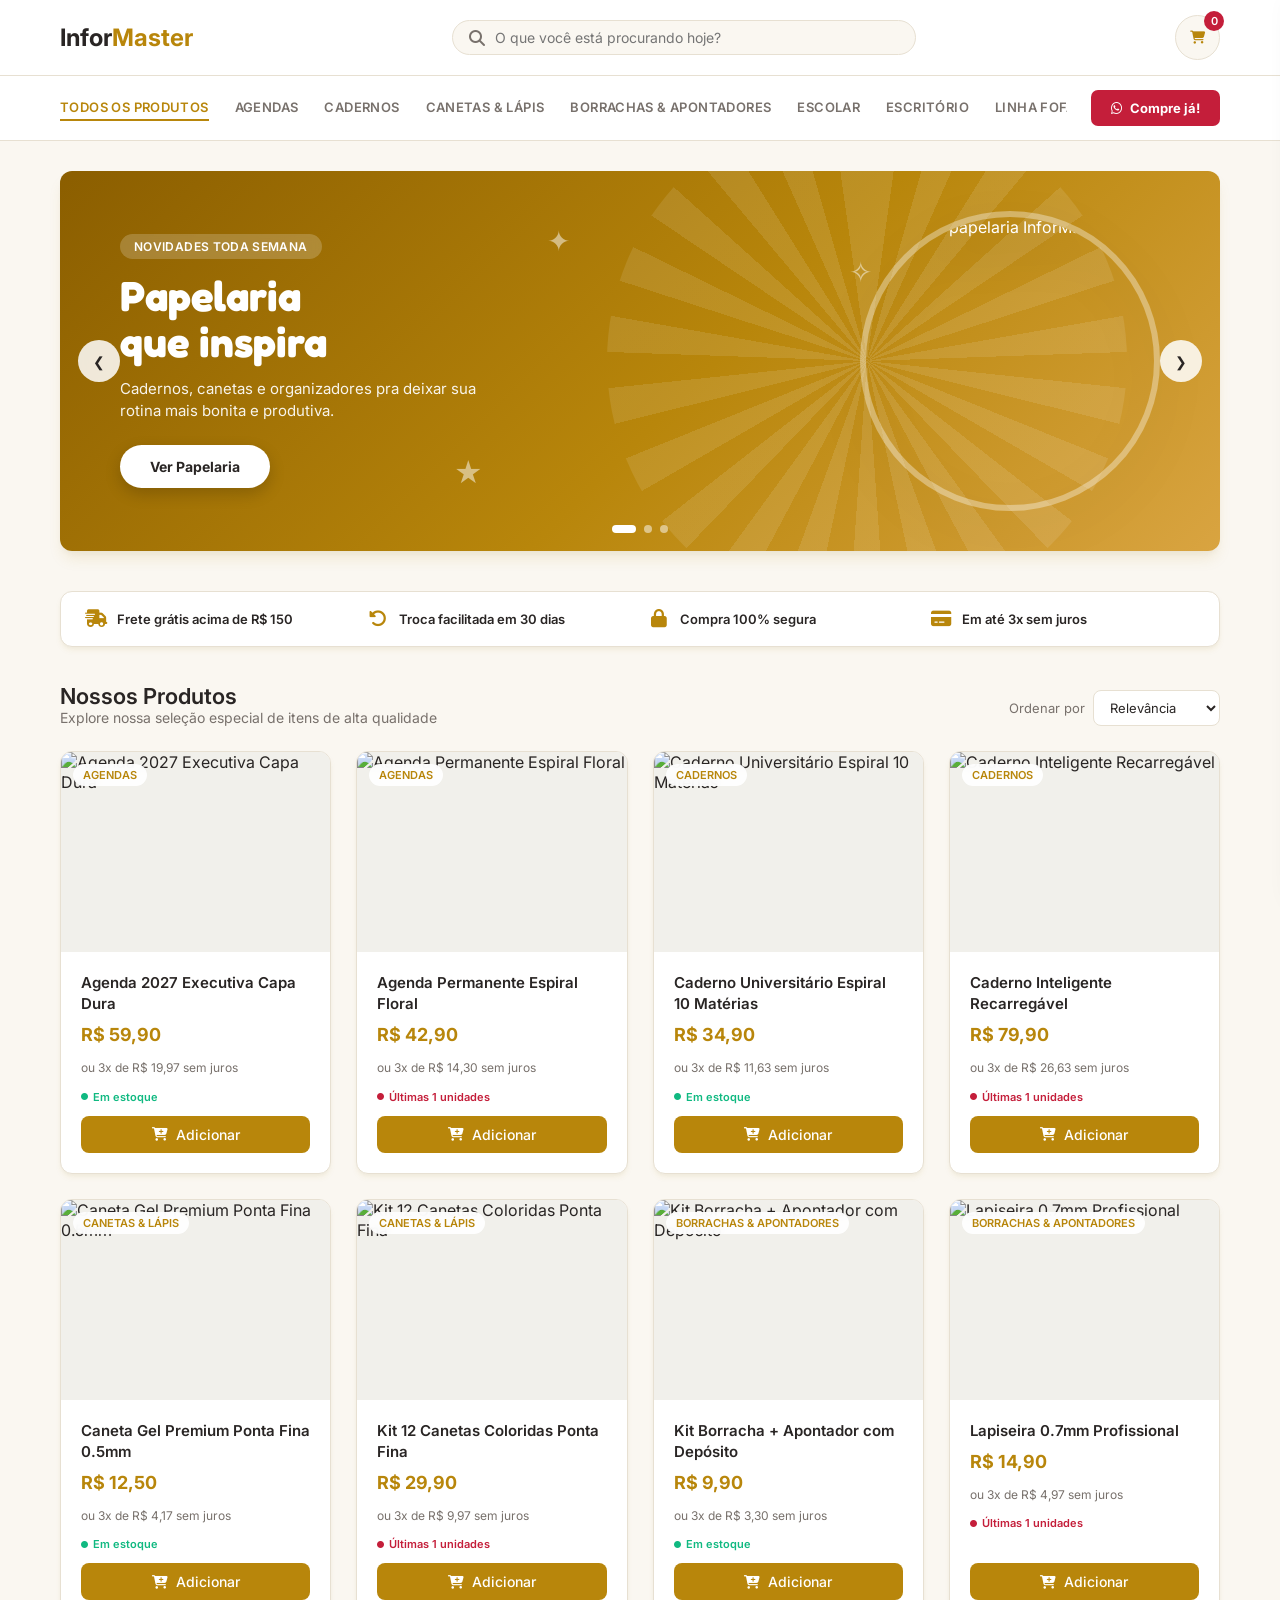
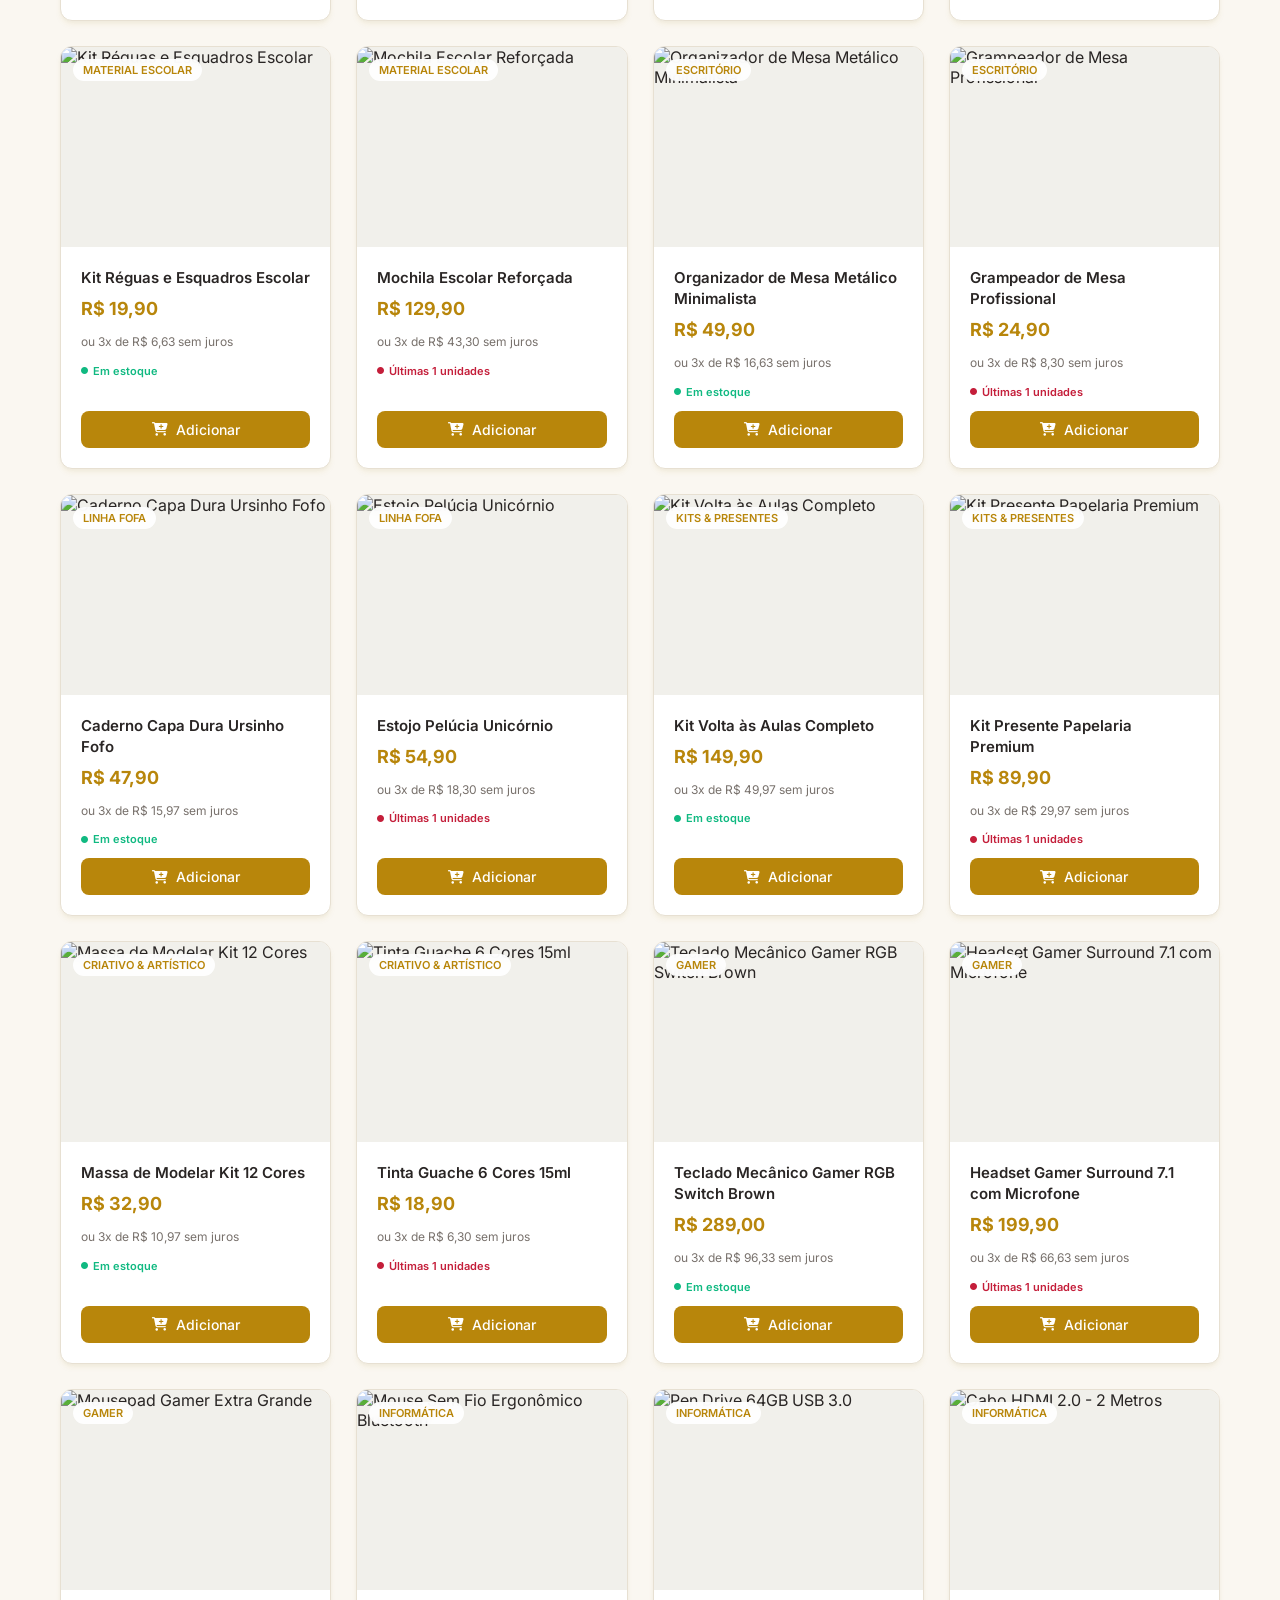
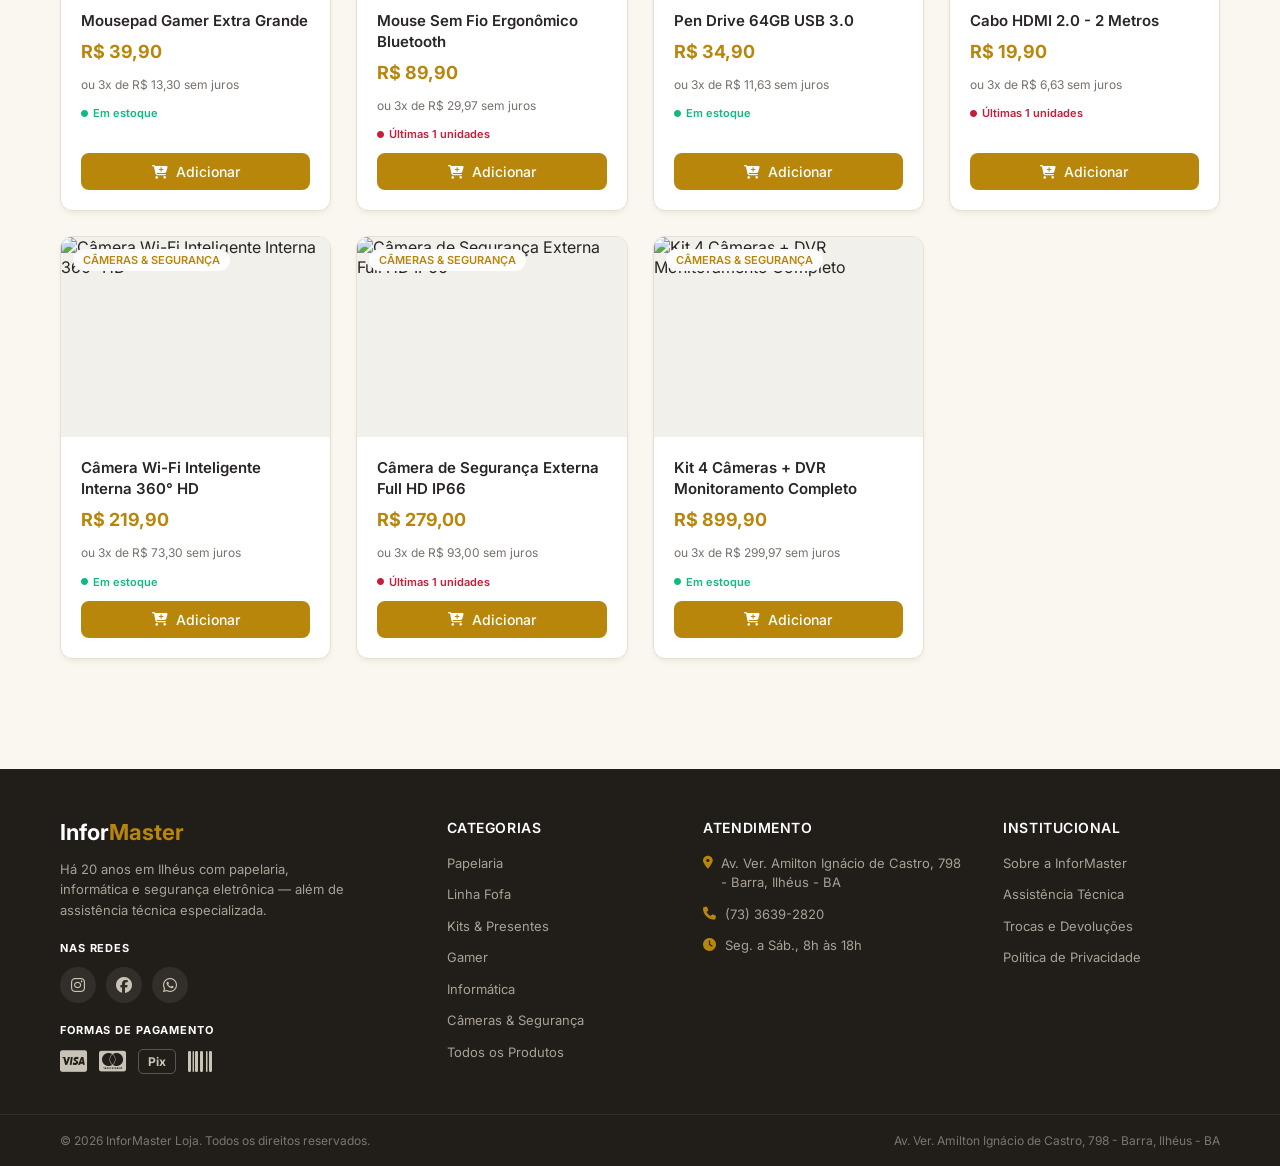
==== index.html @ 0845d0fe "atualiza site" ====
<!DOCTYPE html>
<html lang="pt-BR">
<head>
    <meta charset="UTF-8">
    <meta name="viewport" content="width=device-width, initial-scale=1.0">
    <title>InforMaster Loja - Papelaria, Informática e Segurança</title>
    <meta name="description" content="InforMaster — papelaria, informática e câmeras de segurança em Ilhéus/BA. 20 anos de tradição, assistência técnica especializada e entrega rápida.">
    <meta property="og:title" content="InforMaster Loja — Papelaria, Informática e Segurança">
    <meta property="og:description" content="Cadernos, agendas, acessórios de informática e câmeras de segurança, com 20 anos de tradição em Ilhéus/BA.">
    <meta property="og:type" content="website">
    <!-- Google Fonts -->
    <link href="https://fonts.googleapis.com/css2?family=Inter:wght@300;400;500;600;700&family=Fredoka:wght@500;600;700&display=swap" rel="stylesheet">
    <!-- FontAwesome para ícones -->
    <link rel="stylesheet" href="https://cdnjs.cloudflare.com/ajax/libs/font-awesome/6.4.0/css/all.min.css">
    <!-- Arquivo CSS -->
    <link rel="stylesheet" href="style.css">
</head>
<body>

    <!-- Cabeçalho + Navegação (agrupados para ficarem fixos juntos ao rolar) -->
    <div class="site-top">
        <header class="header">
            <div class="container header-container">
                <a href="#" class="logo">Infor<span>Master</span></a>

                <div class="search-bar" id="searchBar">
                    <i class="fa-solid fa-magnifying-glass"></i>
                    <input type="text" id="searchInput" placeholder="O que você está procurando hoje?">
                </div>

                <div class="header-actions">
                    <button class="icon-btn search-toggle-btn" id="searchToggleBtn" aria-label="Buscar">
                        <i class="fa-solid fa-magnifying-glass"></i>
                    </button>
                    <button class="cart-btn" id="cartBtn" aria-label="Abrir carrinho">
                        <i class="fa-solid fa-cart-shopping"></i>
                        <span class="cart-count" id="cartCount">0</span>
                    </button>
                </div>
            </div>
        </header>

        <!-- Navegação por Categorias (Tabs) -->
        <nav class="nav-categories">
            <div class="container nav-categories-inner">
                <div class="nav-tabs" id="navTabs">
                    <button class="tab-btn active" data-category="all">Todos os Produtos</button>
                    <button class="tab-btn" data-category="agendas">Agendas</button>
                    <button class="tab-btn" data-category="cadernos">Cadernos</button>
                    <button class="tab-btn" data-category="canetas">Canetas &amp; Lápis</button>
                    <button class="tab-btn" data-category="borrachas">Borrachas &amp; Apontadores</button>
                    <button class="tab-btn" data-category="escolar">Escolar</button>
                    <button class="tab-btn" data-category="escritorio">Escritório</button>
                    <button class="tab-btn" data-category="linha-fofa">Linha Fofa</button>
                    <button class="tab-btn" data-category="kits">Kits &amp; Presentes</button>
                    <button class="tab-btn" data-category="criativo">Criativo</button>
                    <button class="tab-btn" data-category="gamer">Gamer</button>
                    <button class="tab-btn" data-category="informatica">Informática</button>
                    <button class="tab-btn" data-category="cameras">Câmeras</button>
                </div>
                <a href="https://wa.me/557388594003" target="_blank" rel="noopener" class="nav-cta">
                    <i class="fa-brands fa-whatsapp"></i> Compre já!
                </a>
            </div>
        </nav>
    </div>

    <!-- Seção Principal de Produtos -->
    <main class="container main-content">
        <section class="hero-carousel" id="heroCarousel">
            <div class="hero-track" id="heroTrack">

                <div class="hero-slide slide-papelaria">
                    <div class="hero-decor">
                        <span class="star star-1">✦</span>
                        <span class="star star-2">★</span>
                        <span class="star star-3">✧</span>
                    </div>
                    <div class="hero-text">
                        <span class="hero-kicker">Novidades toda semana</span>
                        <h1>Papelaria<br>que inspira</h1>
                        <p>Cadernos, canetas e organizadores pra deixar sua rotina mais bonita e produtiva.</p>
                        <button class="hero-cta" onclick="filterFromHero('papelaria')">Ver Papelaria</button>
                    </div>
                    <div class="hero-image">
                        <img src="https://images.unsplash.com/photo-1544816155-12df9643f363?auto=format&fit=crop&w=700&q=80" alt="Linha de papelaria InforMaster">
                    </div>
                </div>

                <div class="hero-slide slide-informatica">
                    <div class="hero-decor">
                        <span class="star star-1">✧</span>
                        <span class="star star-2">✦</span>
                        <span class="star star-3">★</span>
                    </div>
                    <div class="hero-text">
                        <span class="hero-kicker">Performance sem esforço</span>
                        <h1>Informática<br>na medida certa</h1>
                        <p>Mouses, teclados e headsets pra deixar sua rotina — ou seu setup gamer — no próximo nível.</p>
                        <button class="hero-cta" onclick="filterFromHero('informatica')">Ver Informática</button>
                    </div>
                    <div class="hero-image">
                        <img src="https://images.unsplash.com/photo-1587829741301-dc798b83add3?auto=format&fit=crop&w=700&q=80" alt="Acessórios de informática InforMaster">
                    </div>
                </div>

                <div class="hero-slide slide-cameras">
                    <div class="hero-decor">
                        <span class="star star-1">★</span>
                        <span class="star star-2">✧</span>
                        <span class="star star-3">✦</span>
                    </div>
                    <div class="hero-text">
                        <span class="hero-kicker">Sua casa, sempre vigiada</span>
                        <h1>Segurança<br>que dá paz</h1>
                        <p>Câmeras inteligentes com monitoramento em tempo real, direto do seu celular.</p>
                        <button class="hero-cta" onclick="filterFromHero('cameras')">Ver Câmeras</button>
                    </div>
                    <div class="hero-image">
                        <img src="https://images.unsplash.com/photo-1557324232-b8917d3c3dcb?auto=format&fit=crop&w=700&q=80" alt="Câmeras de segurança InforMaster">
                    </div>
                </div>

            </div>

            <button class="hero-arrow prev" id="heroPrev" aria-label="Slide anterior">&#10094;</button>
            <button class="hero-arrow next" id="heroNext" aria-label="Próximo slide">&#10095;</button>
            <div class="hero-dots" id="heroDots"></div>
        </section>

        <div class="trust-bar">
            <div class="trust-item"><i class="fa-solid fa-truck-fast"></i><span>Frete grátis acima de R$ 150</span></div>
            <div class="trust-item"><i class="fa-solid fa-rotate-left"></i><span>Troca facilitada em 30 dias</span></div>
            <div class="trust-item"><i class="fa-solid fa-lock"></i><span>Compra 100% segura</span></div>
            <div class="trust-item"><i class="fa-solid fa-credit-card"></i><span>Em até 3x sem juros</span></div>
        </div>

        <div class="section-title-row">
            <div class="section-title">
                <h2 id="categoryTitle">Nossos Produtos</h2>
                <p>Explore nossa seleção especial de itens de alta qualidade</p>
            </div>
            <div class="sort-control">
                <label for="sortSelect">Ordenar por</label>
                <select id="sortSelect">
                    <option value="relevance">Relevância</option>
                    <option value="price-asc">Menor preço</option>
                    <option value="price-desc">Maior preço</option>
                    <option value="name-asc">Nome A-Z</option>
                </select>
            </div>
        </div>

        <!-- Vitrine de Produtos -->
        <div class="products-grid" id="productsGrid">
            <!-- Os cards serão injetados via JavaScript -->
        </div>
    </main>

    <!-- Rodapé -->
    <footer class="footer">
        <div class="container footer-grid">

            <div class="footer-col footer-brand">
                <a href="#" class="logo footer-logo">Infor<span>Master</span></a>
                <p class="footer-about">Há 20 anos em Ilhéus com papelaria, informática e segurança eletrônica — além de assistência técnica especializada.</p>
                <div class="footer-social">
                    <span class="footer-social-label">Nas redes</span>
                    <div class="footer-social-icons">
                        <a href="https://www.instagram.com/informasteroficial" target="_blank" rel="noopener" aria-label="Instagram"><i class="fa-brands fa-instagram"></i></a>
                        <a href="#" target="_blank" rel="noopener" aria-label="Facebook"><i class="fa-brands fa-facebook"></i></a>
                        <a href="https://wa.me/557388594003" target="_blank" rel="noopener" aria-label="WhatsApp"><i class="fa-brands fa-whatsapp"></i></a>
                    </div>
                </div>
                <div class="footer-payments">
                    <span class="footer-social-label">Formas de pagamento</span>
                    <div class="payment-icons">
                        <i class="fa-brands fa-cc-visa" title="Visa"></i>
                        <i class="fa-brands fa-cc-mastercard" title="Mastercard"></i>
                        <span class="payment-pix">Pix</span>
                        <i class="fa-solid fa-barcode" title="Boleto"></i>
                    </div>
                </div>
            </div>

            <div class="footer-col">
                <h4>Categorias</h4>
                <ul>
                    <li><a href="#" class="footer-cat-link" data-category="papelaria">Papelaria</a></li>
                    <li><a href="#" class="footer-cat-link" data-category="linha-fofa">Linha Fofa</a></li>
                    <li><a href="#" class="footer-cat-link" data-category="kits">Kits & Presentes</a></li>
                    <li><a href="#" class="footer-cat-link" data-category="gamer">Gamer</a></li>
                    <li><a href="#" class="footer-cat-link" data-category="informatica">Informática</a></li>
                    <li><a href="#" class="footer-cat-link" data-category="cameras">Câmeras &amp; Segurança</a></li>
                    <li><a href="#" class="footer-cat-link" data-category="all">Todos os Produtos</a></li>
                </ul>
            </div>

            <div class="footer-col">
                <h4>Atendimento</h4>
                <ul>
                    <li><i class="fa-solid fa-location-dot"></i> Av. Ver. Amilton Ignácio de Castro, 798 - Barra, Ilhéus - BA</li>
                    <li><i class="fa-solid fa-phone"></i> (73) 3639-2820</li>
                    <li><i class="fa-solid fa-clock"></i> Seg. a Sáb., 8h às 18h</li>
                </ul>
            </div>

            <div class="footer-col">
                <h4>Institucional</h4>
                <ul>
                    <li><a href="#">Sobre a InforMaster</a></li>
                    <li><a href="#">Assistência Técnica</a></li>
                    <li><a href="#">Trocas e Devoluções</a></li>
                    <li><a href="#">Política de Privacidade</a></li>
                </ul>
            </div>

        </div>

        <div class="footer-bottom">
            <div class="container footer-bottom-inner">
                <p>&copy; 2026 InforMaster Loja. Todos os direitos reservados.</p>
                <p class="footer-cnpj">Av. Ver. Amilton Ignácio de Castro, 798 - Barra, Ilhéus - BA</p>
            </div>
        </div>
    </footer>

    <!-- Carrinho de Compras Lateral (Sidebar) -->
    <div class="cart-sidebar" id="cartSidebar">
        <div class="cart-header">
            <h3><i class="fa-solid fa-bag-shopping"></i> Seu Carrinho</h3>
            <button class="close-cart" id="closeCart">&times;</button>
        </div>
        <div class="cart-items" id="cartItems">
            <!-- Itens do carrinho aparecerão aqui -->
            <p class="empty-cart-msg">Seu carrinho está vazio.</p>
        </div>
        <div class="cart-footer">
            <div class="free-shipping-bar" id="freeShippingBar">
                <p id="freeShippingText"></p>
                <div class="progress-track"><div class="progress-fill" id="freeShippingFill"></div></div>
            </div>
            <div class="cart-total">
                <span>Total:</span>
                <span id="cartTotal">R$ 0,00</span>
            </div>
            <button class="checkout-btn" id="checkoutBtn" disabled>Finalizar Compra</button>
        </div>
    </div>
    <div class="overlay" id="overlay"></div>

    <!-- Modal de Checkout Simulado -->
    <div class="modal" id="checkoutModal">
        <div class="modal-content">
            <button class="close-modal" id="closeModal">&times;</button>
            <h2>Finalizar Pedido</h2>
            <form id="checkoutForm">
                <div class="form-group">
                    <label for="name">Nome Completo</label>
                    <input type="text" id="name" required placeholder="Ex: Maria Silva">
                </div>
                <div class="form-group">
                    <label for="email">E-mail</label>
                    <input type="email" id="email" required placeholder="seu@email.com">
                </div>
                <div class="form-group">
                    <label for="cep">CEP</label>
                    <input type="text" id="cep" required placeholder="00000-000" maxlength="9">
                </div>
                <div class="form-group">
                    <label for="payment">Forma de Pagamento</label>
                    <select id="payment" required>
                        <option value="">Selecione...</option>
                        <option value="cartao">Cartão de Crédito</option>
                        <option value="pix">PIX (Aprovação imediata)</option>
                    </select>
                </div>
                <button type="submit" class="submit-order-btn">Confirmar Pedido</button>
            </form>
        </div>
    </div>

    <!-- Modal de Visualização Rápida do Produto -->
    <div class="modal" id="quickViewModal">
        <div class="modal-content quickview-content">
            <button class="close-modal" id="closeQuickView">&times;</button>
            <div class="quickview-image">
                <img id="qvImage" src="" alt="">
            </div>
            <div class="quickview-info">
                <span class="product-tag" id="qvTag"></span>
                <h2 id="qvTitle"></h2>
                <div class="qv-price" id="qvPrice"></div>
                <div class="qv-installment" id="qvInstallment"></div>
                <div id="qvStock"></div>
                <p class="qv-description" id="qvDescription"></p>
                <div class="qv-qty-row">
                    <span>Quantidade</span>
                    <div class="qty-stepper">
                        <button class="qty-btn" id="qvMinus">-</button>
                        <span id="qvQty">1</span>
                        <button class="qty-btn" id="qvPlus">+</button>
                    </div>
                </div>
                <button class="hero-cta qv-add-btn" id="qvAddBtn">
                    <i class="fa-solid fa-cart-plus"></i> Adicionar ao Carrinho
                </button>
            </div>
        </div>
    </div>

    <!-- Modal de Sucesso -->
    <div class="modal" id="successModal">
        <div class="modal-content success-content">
            <i class="fa-solid fa-circle-check success-icon"></i>
            <h2>Pedido Realizado com Sucesso!</h2>
            <p class="order-number">Pedido <strong id="orderNumberDisplay"></strong></p>
            <p>Obrigado por comprar na InforMaster. Enviamos os detalhes do pedido para o seu e-mail.</p>
            <button class="submit-order-btn" id="finishSuccessBtn">Voltar à Loja</button>
        </div>
    </div>

    <!-- Notificações -->
    <div class="toast-container" id="toastContainer"></div>

    <!-- Botão flutuante de WhatsApp (visível no celular, onde fica o "Compre já!" do menu) -->
    <a href="https://wa.me/557388594003" target="_blank" rel="noopener" class="floating-whatsapp" aria-label="Fale conosco no WhatsApp">
        <i class="fa-brands fa-whatsapp"></i>
    </a>

    <!-- Arquivo JavaScript -->
    <script src="script.js"></script>
</body>
</html>
---- style.css ----
/* --- Reset e Variáveis Globais --- */
/* Paleta baseada na identidade visual real da InforMaster:
   fundo degradê laranja/dourado com raios, logo "IM" metálico
   prateado/cromado, faixa vermelha e dourada com estrelas. */
:root {
    --primary: #B8860B;        /* Dourado envelhecido — cor principal da marca */
    --primary-hover: #96690A;  /* Dourado mais escuro para hover */
    --accent: #C41E3A;         /* Vermelho da faixa/estrelas da logo */
    --accent-hover: #A5182F;
    --metal: #64748B;          /* Cinza-azulado, evoca o efeito cromado/prateado */
    --metal-light: #94A3B8;
    --bg-light: #FAF7F1;       /* Creme suave — combina melhor com dourado que cinza frio */
    --card-bg: #ffffff;
    --text-main: #292524;      /* Grafite quase preto, tom quente */
    --text-muted: #78716C;
    --border-color: #E7E0D2;
    --success: #10b981;
    --radius: 12px;
    --shadow: 0 4px 6px -1px rgba(184, 134, 11, 0.08), 0 2px 4px -1px rgba(0, 0, 0, 0.03);
    --shadow-hover: 0 10px 15px -3px rgba(184, 134, 11, 0.12), 0 4px 6px -2px rgba(0, 0, 0, 0.04);
    --transition: all 0.3s ease;
}

* {
    margin: 0;
    padding: 0;
    box-sizing: border-box;
    font-family: 'Inter', sans-serif;
}

body {
    background-color: var(--bg-light);
    color: var(--text-main);
    display: flex;
    flex-direction: column;
    min-height: 100vh;
}

.container {
    max-width: 1200px;
    margin: 0 auto;
    padding: 0 20px;
    width: 100%;
}

/* --- Cabeçalho + Navegação (fixos juntos ao rolar) --- */
.site-top {
    position: sticky;
    top: 0;
    z-index: 100;
}

.header {
    background-color: #ffffff;
    border-bottom: 1px solid var(--border-color);
}

.header-container {
    display: flex;
    align-items: center;
    justify-content: space-between;
    height: 75px;
}

.logo {
    font-size: 24px;
    font-weight: 700;
    color: var(--text-main);
    text-decoration: none;
}

.logo span {
    color: var(--primary);
}

.search-bar {
    display: flex;
    align-items: center;
    background: var(--bg-light);
    border: 1px solid var(--border-color);
    border-radius: 50px;
    padding: 8px 16px;
    width: 40%;
    transition: var(--transition);
}

.search-bar:focus-within {
    border-color: var(--primary);
    box-shadow: 0 0 0 3px rgba(184, 134, 11, 0.15);
}

.search-bar i {
    color: var(--text-muted);
    margin-right: 10px;
}

.search-bar input {
    border: none;
    background: transparent;
    outline: none;
    width: 100%;
    font-size: 14px;
    color: var(--text-main);
}

.header-actions {
    display: flex;
    align-items: center;
    gap: 10px;
}

.icon-btn {
    background: var(--bg-light);
    border: 1px solid var(--border-color);
    width: 45px;
    height: 45px;
    border-radius: 50%;
    display: none;
    align-items: center;
    justify-content: center;
    cursor: pointer;
    color: var(--primary);
    transition: var(--transition);
}

.icon-btn:hover {
    background: var(--primary);
    color: #fff;
    border-color: var(--primary);
}

.cart-btn {
    background: var(--bg-light);
    border: 1px solid var(--border-color);
    width: 45px;
    height: 45px;
    border-radius: 50%;
    display: flex;
    align-items: center;
    justify-content: center;
    cursor: pointer;
    position: relative;
    color: var(--primary);
    transition: var(--transition);
}

.cart-btn:hover {
    background: var(--primary);
    color: #fff;
    border-color: var(--primary);
}

.cart-count {
    position: absolute;
    top: -5px;
    right: -5px;
    background-color: var(--accent);
    color: white;
    font-size: 11px;
    font-weight: 600;
    width: 20px;
    height: 20px;
    border-radius: 50%;
    display: flex;
    align-items: center;
    justify-content: center;
}

/* --- Navegação por Categorias (Tabs) --- */
.nav-categories {
    background: #ffffff;
    border-bottom: 1px solid var(--border-color);
    padding: 14px 0;
}

.nav-categories-inner {
    display: flex;
    align-items: center;
    justify-content: space-between;
    gap: 24px;
}

.nav-tabs {
    display: flex;
    gap: 26px;
    overflow-x: auto;
    flex: 1;
    scrollbar-width: none;
}

.nav-tabs::-webkit-scrollbar { display: none; }

.tab-btn {
    background: transparent;
    border: none;
    border-bottom: 2px solid transparent;
    padding: 4px 0;
    font-size: 13px;
    font-weight: 600;
    text-transform: uppercase;
    letter-spacing: 0.03em;
    color: var(--text-muted);
    cursor: pointer;
    white-space: nowrap;
    transition: var(--transition);
}

.tab-btn:hover, .tab-btn.active {
    color: var(--primary);
    border-bottom-color: var(--primary);
}

.nav-cta {
    flex-shrink: 0;
    display: flex;
    align-items: center;
    gap: 8px;
    background: var(--accent);
    color: #ffffff;
    padding: 10px 20px;
    border-radius: 7px;
    font-size: 13px;
    font-weight: 700;
    text-decoration: none;
    white-space: nowrap;
    transition: var(--transition);
}

.nav-cta:hover {
    background: var(--accent-hover);
}

/* --- Banner de Destaque --- */
.main-content {
    flex: 1;
    padding-top: 30px;
    padding-bottom: 50px;
}

/* --- Hero Carrossel --- */
.hero-carousel {
    position: relative;
    border-radius: var(--radius);
    overflow: hidden;
    margin-bottom: 40px;
    box-shadow: var(--shadow-hover);
}

.hero-track {
    display: flex;
    transition: transform 0.55s cubic-bezier(0.65, 0, 0.35, 1);
}

.hero-slide {
    flex: 0 0 100%;
    min-height: 380px;
    position: relative;
    overflow: hidden;
    display: flex;
    align-items: center;
    justify-content: space-between;
    gap: 20px;
    padding: 40px 60px;
    color: #ffffff;
}

.slide-papelaria { background: linear-gradient(135deg, #8B5E00 0%, var(--primary) 55%, #D9A441 100%); }
.slide-informatica { background: linear-gradient(135deg, #2d3339 0%, var(--metal) 55%, #b8c4d1 100%); }
.slide-cameras { background: linear-gradient(135deg, #7A1024 0%, var(--accent) 55%, #E2495F 100%); }

/* Raios sutis atrás da imagem, ecoando a arte original da logo InforMaster */
.hero-slide::before {
    content: '';
    position: absolute;
    top: 50%;
    right: 8%;
    width: 520px;
    height: 520px;
    transform: translateY(-50%);
    background: repeating-conic-gradient(rgba(255,255,255,0.10) 0deg 8deg, transparent 8deg 16deg);
    border-radius: 50%;
    pointer-events: none;
    z-index: 0;
    animation: spin-rays 50s linear infinite;
}

@keyframes spin-rays {
    from { transform: translateY(-50%) rotate(0deg); }
    to { transform: translateY(-50%) rotate(360deg); }
}

.hero-decor {
    position: absolute;
    inset: 0;
    pointer-events: none;
    z-index: 0;
}

.hero-decor .star {
    position: absolute;
    color: rgba(255, 255, 255, 0.5);
    font-size: 28px;
}

.star-1 { top: 14%; left: 42%; font-size: 22px; }
.star-2 { bottom: 16%; left: 34%; font-size: 34px; }
.star-3 { top: 22%; right: 30%; font-size: 18px; }

.hero-text {
    position: relative;
    z-index: 2;
    max-width: 460px;
}

.hero-kicker {
    display: inline-block;
    background: rgba(255, 255, 255, 0.2);
    backdrop-filter: blur(4px);
    padding: 5px 14px;
    border-radius: 20px;
    font-size: 12px;
    font-weight: 600;
    letter-spacing: 0.03em;
    text-transform: uppercase;
    margin-bottom: 14px;
}

.hero-text h1 {
    font-family: 'Fredoka', 'Inter', sans-serif;
    font-size: 42px;
    font-weight: 700;
    line-height: 1.08;
    margin-bottom: 14px;
}

.hero-text p {
    font-size: 15px;
    opacity: 0.92;
    max-width: 380px;
    margin-bottom: 22px;
    line-height: 1.5;
}

.hero-cta {
    background: #ffffff;
    color: var(--text-main);
    border: none;
    padding: 13px 30px;
    border-radius: 30px;
    font-size: 14px;
    font-weight: 700;
    cursor: pointer;
    box-shadow: 0 6px 16px rgba(0, 0, 0, 0.18);
    transition: var(--transition);
}

.hero-cta:hover {
    transform: translateY(-2px);
    box-shadow: 0 10px 20px rgba(0, 0, 0, 0.22);
}

.hero-image {
    position: relative;
    z-index: 2;
    flex-shrink: 0;
    width: 300px;
    height: 300px;
    display: flex;
    align-items: center;
    justify-content: center;
}

.hero-image img {
    width: 100%;
    height: 100%;
    object-fit: cover;
    border-radius: 50%;
    border: 6px solid rgba(255, 255, 255, 0.35);
    filter: drop-shadow(0 18px 22px rgba(0, 0, 0, 0.25));
}

.hero-arrow {
    position: absolute;
    top: 50%;
    transform: translateY(-50%);
    width: 42px;
    height: 42px;
    border-radius: 50%;
    background: rgba(255, 255, 255, 0.85);
    backdrop-filter: blur(4px);
    border: none;
    color: var(--text-main);
    font-size: 14px;
    cursor: pointer;
    display: flex;
    align-items: center;
    justify-content: center;
    z-index: 3;
    transition: var(--transition);
}

.hero-arrow:hover {
    background: #ffffff;
    transform: translateY(-50%) scale(1.08);
}

.hero-arrow.prev { left: 18px; }
.hero-arrow.next { right: 18px; }

.hero-dots {
    position: absolute;
    bottom: 18px;
    left: 50%;
    transform: translateX(-50%);
    display: flex;
    gap: 8px;
    z-index: 3;
}

.hero-dot {
    width: 8px;
    height: 8px;
    border-radius: 50%;
    background: rgba(255, 255, 255, 0.5);
    cursor: pointer;
    border: none;
    padding: 0;
    transition: var(--transition);
}

.hero-dot.active {
    width: 24px;
    border-radius: 5px;
    background: #ffffff;
}

@media (max-width: 768px) {
    .hero-slide {
        flex-direction: column;
        text-align: center;
        padding: 32px 24px 60px;
        min-height: auto;
        gap: 24px;
    }

    .hero-text { max-width: 100%; }
    .hero-text p { margin-left: auto; margin-right: auto; }
    .hero-text h1 { font-size: 30px; }
    .hero-image { width: 190px; height: 190px; }
    .hero-arrow { width: 36px; height: 36px; }
}

/* --- Barra de confiança (trust bar) --- */
.trust-bar {
    display: grid;
    grid-template-columns: repeat(4, 1fr);
    gap: 16px;
    background: var(--card-bg);
    border: 1px solid var(--border-color);
    border-radius: var(--radius);
    padding: 18px 24px;
    margin-bottom: 36px;
    box-shadow: var(--shadow);
}

.trust-item {
    display: flex;
    align-items: center;
    gap: 10px;
    font-size: 13px;
    font-weight: 600;
    color: var(--text-main);
}

.trust-item i {
    color: var(--primary);
    font-size: 18px;
    width: 22px;
    text-align: center;
}

@media (max-width: 900px) {
    .trust-bar { grid-template-columns: repeat(2, 1fr); }
}

@media (max-width: 480px) {
    .trust-bar { grid-template-columns: 1fr; }
}

.section-title-row {
    display: flex;
    justify-content: space-between;
    align-items: flex-end;
    gap: 20px;
    margin-bottom: 25px;
    flex-wrap: wrap;
}

.sort-control {
    display: flex;
    align-items: center;
    gap: 8px;
    font-size: 13px;
    color: var(--text-muted);
}

.sort-control select {
    padding: 8px 12px;
    border: 1px solid var(--border-color);
    border-radius: 8px;
    font-size: 13px;
    background: #ffffff;
    color: var(--text-main);
    cursor: pointer;
}

.section-title {
    margin-bottom: 0;
}

.section-title h2 {
    font-size: 22px;
    font-weight: 600;
}

.section-title p {
    font-size: 14px;
    color: var(--text-muted);
}

/* --- Vitrine de Produtos (Grid) --- */
.products-grid {
    display: grid;
    grid-template-columns: repeat(auto-fill, minmax(260px, 1fr));
    gap: 25px;
}

.product-card {
    background: var(--card-bg);
    border-radius: var(--radius);
    border: 1px solid var(--border-color);
    overflow: hidden;
    display: flex;
    flex-direction: column;
    transition: var(--shadow-hover);
    box-shadow: var(--shadow);
}

.product-card:hover {
    transform: translateY(-4px);
}

.product-image-container {
    position: relative;
    width: 100%;
    height: 200px;
    background: #f1f0eb;
    overflow: hidden;
}

.product-image-container img {
    width: 100%;
    height: 100%;
    object-fit: cover;
    transition: transform 0.5s ease;
}

.product-card:hover .product-image-container img {
    transform: scale(1.05);
}

.product-tag {
    position: absolute;
    top: 12px;
    left: 12px;
    background: rgba(255, 255, 255, 0.92);
    backdrop-filter: blur(4px);
    padding: 4px 10px;
    font-size: 11px;
    font-weight: 600;
    text-transform: uppercase;
    color: var(--primary);
    border-radius: 20px;
}

.product-info {
    padding: 20px;
    display: flex;
    flex-direction: column;
    flex: 1;
    justify-content: space-between;
}

.product-title {
    font-size: 15px;
    font-weight: 600;
    margin-bottom: 10px;
    color: var(--text-main);
    line-height: 1.4;
    cursor: pointer;
}

.product-title:hover {
    color: var(--primary);
}

.product-image-container {
    cursor: pointer;
}

.product-installment {
    font-size: 12px;
    color: var(--text-muted);
    margin-bottom: 8px;
}

.product-stock {
    margin-bottom: 12px;
}

.stock-badge {
    font-size: 11px;
    font-weight: 600;
    display: inline-flex;
    align-items: center;
    gap: 5px;
}

.stock-badge i {
    font-size: 7px;
}

.stock-badge.ok { color: var(--success); }
.stock-badge.low { color: var(--accent); }

.product-price {
    font-size: 18px;
    font-weight: 700;
    color: var(--primary);
    margin-bottom: 15px;
}

.add-to-cart-btn {
    background: var(--primary);
    color: white;
    border: none;
    border-radius: 8px;
    padding: 10px;
    font-size: 14px;
    font-weight: 500;
    cursor: pointer;
    transition: var(--transition);
    display: flex;
    align-items: center;
    justify-content: center;
    gap: 8px;
}

.add-to-cart-btn:hover {
    background: var(--primary-hover);
}

/* --- Carrinho Lateral (Sidebar) --- */
.cart-sidebar {
    position: fixed;
    top: 0;
    right: -400px;
    width: 100%;
    max-width: 380px;
    height: 100vh;
    background: white;
    box-shadow: -5px 0 25px rgba(0,0,0,0.1);
    z-index: 1000;
    display: flex;
    flex-direction: column;
    transition: right 0.4s cubic-bezier(0.16, 1, 0.3, 1);
}

.cart-sidebar.open {
    right: 0;
}

.cart-header {
    padding: 20px;
    border-bottom: 1px solid var(--border-color);
    display: flex;
    align-items: center;
    justify-content: space-between;
}

.cart-header h3 {
    font-size: 18px;
    display: flex;
    align-items: center;
    gap: 10px;
}

.close-cart {
    background: none;
    border: none;
    font-size: 24px;
    cursor: pointer;
    color: var(--text-muted);
}

.cart-items {
    flex: 1;
    overflow-y: auto;
    padding: 20px;
}

.empty-cart-msg {
    text-align: center;
    color: var(--text-muted);
    margin-top: 50px;
}

.cart-item {
    display: flex;
    align-items: center;
    gap: 12px;
    margin-bottom: 15px;
    padding-bottom: 15px;
    border-bottom: 1px solid var(--border-color);
}

.cart-item img {
    width: 60px;
    height: 60px;
    object-fit: cover;
    border-radius: 8px;
    background: #f1f0eb;
}

.cart-item-details {
    flex: 1;
}

.cart-item-title {
    font-size: 13px;
    font-weight: 600;
    margin-bottom: 4px;
}

.cart-item-price {
    font-size: 13px;
    color: var(--primary);
    font-weight: 600;
    margin-bottom: 8px;
}

.cart-item-controls {
    display: flex;
    align-items: center;
    gap: 10px;
}

.qty-btn {
    background: var(--bg-light);
    border: 1px solid var(--border-color);
    width: 24px;
    height: 24px;
    border-radius: 4px;
    cursor: pointer;
    font-weight: 600;
    display: flex;
    align-items: center;
    justify-content: center;
}

.qty-btn:hover {
    background: var(--border-color);
}

.remove-item {
    background: none;
    border: none;
    color: var(--accent);
    cursor: pointer;
    font-size: 14px;
    margin-left: auto;
}

.cart-footer {
    padding: 20px;
    border-top: 1px solid var(--border-color);
    background: #ffffff;
}

.cart-total {
    display: flex;
    justify-content: space-between;
    font-size: 16px;
    font-weight: 700;
    margin-bottom: 15px;
}

.checkout-btn {
    width: 100%;
    background: var(--success);
    color: white;
    border: none;
    padding: 12px;
    border-radius: 8px;
    font-size: 15px;
    font-weight: 600;
    cursor: pointer;
    transition: var(--transition);
}

.checkout-btn:disabled {
    background: var(--border-color);
    cursor: not-allowed;
}

.checkout-btn:not(:disabled):hover {
    background: #059669;
}

/* --- Overlay --- */
.overlay {
    position: fixed;
    top: 0;
    left: 0;
    width: 100%;
    height: 100%;
    background: rgba(41, 37, 36, 0.55);
    backdrop-filter: blur(2px);
    z-index: 999;
    opacity: 0;
    visibility: hidden;
    transition: var(--transition);
}

.overlay.active {
    opacity: 1;
    visibility: visible;
}

/* --- Modais --- */
.modal {
    position: fixed;
    top: 0;
    left: 0;
    width: 100%;
    height: 100%;
    z-index: 1001;
    display: flex;
    align-items: center;
    justify-content: center;
    opacity: 0;
    visibility: hidden;
    transition: var(--transition);
}

.modal.active {
    opacity: 1;
    visibility: visible;
}

.modal-content {
    background: white;
    width: 100%;
    max-width: 450px;
    padding: 30px;
    border-radius: var(--radius);
    box-shadow: var(--shadow-hover);
    position: relative;
    transform: scale(0.9);
    transition: transform 0.3s ease;
}

.modal.active .modal-content {
    transform: scale(1);
}

.close-modal {
    position: absolute;
    top: 15px;
    right: 20px;
    background: none;
    border: none;
    font-size: 24px;
    cursor: pointer;
    color: var(--text-muted);
}

.modal-content h2 {
    font-size: 20px;
    margin-bottom: 20px;
    color: var(--primary);
}

.form-group {
    margin-bottom: 15px;
}

.form-group label {
    display: block;
    font-size: 13px;
    font-weight: 500;
    margin-bottom: 6px;
}

.form-group input, .form-group select {
    width: 100%;
    padding: 10px 14px;
    border: 1px solid var(--border-color);
    border-radius: 8px;
    font-size: 14px;
    outline: none;
    transition: var(--transition);
}

.form-group input:focus, .form-group select:focus {
    border-color: var(--primary);
    box-shadow: 0 0 0 3px rgba(184, 134, 11, 0.15);
}

.submit-order-btn {
    width: 100%;
    background: var(--primary);
    color: white;
    border: none;
    padding: 12px;
    border-radius: 8px;
    font-size: 15px;
    font-weight: 600;
    cursor: pointer;
    margin-top: 10px;
    transition: var(--transition);
}

.submit-order-btn:hover {
    background: var(--primary-hover);
}

.success-content {
    text-align: center;
}

.success-icon {
    font-size: 50px;
    color: var(--success);
    margin-bottom: 15px;
}

.success-content h2 {
    margin-bottom: 10px;
}

.success-content p {
    color: var(--text-muted);
    font-size: 14px;
    margin-bottom: 20px;
}

/* --- Rodapé --- */
.footer {
    background: #211D18;
    color: #C9C2B6;
    margin-top: 60px;
}

.footer-grid {
    display: grid;
    grid-template-columns: 1.6fr 1fr 1.2fr 1fr;
    gap: 40px;
    padding: 50px 20px 40px;
}

.footer-logo {
    font-size: 22px;
    color: #ffffff;
    margin-bottom: 14px;
    display: inline-block;
}

.footer-logo span {
    color: var(--primary);
}

.footer-about {
    font-size: 13px;
    line-height: 1.6;
    color: #A8A196;
    margin-bottom: 20px;
    max-width: 300px;
}

.footer-social-label {
    display: block;
    font-size: 11px;
    font-weight: 700;
    letter-spacing: 0.08em;
    text-transform: uppercase;
    color: #ffffff;
    margin-bottom: 12px;
}

.footer-social-icons {
    display: flex;
    gap: 10px;
}

.footer-social-icons a {
    width: 36px;
    height: 36px;
    border-radius: 50%;
    background: rgba(255, 255, 255, 0.08);
    color: #C9C2B6;
    display: flex;
    align-items: center;
    justify-content: center;
    text-decoration: none;
    transition: var(--transition);
}

.footer-social-icons a:hover {
    background: var(--primary);
    color: #ffffff;
}

.footer-col h4 {
    color: #ffffff;
    font-size: 14px;
    font-weight: 600;
    margin-bottom: 18px;
    text-transform: uppercase;
    letter-spacing: 0.04em;
}

.footer-col ul {
    list-style: none;
    display: flex;
    flex-direction: column;
    gap: 12px;
}

.footer-col ul li {
    font-size: 13px;
    color: #A8A196;
    line-height: 1.5;
    display: flex;
    gap: 8px;
    align-items: flex-start;
}

.footer-col ul li i {
    color: var(--primary);
    margin-top: 2px;
    width: 14px;
}

.footer-col ul li a {
    color: #A8A196;
    text-decoration: none;
    transition: var(--transition);
}

.footer-col ul li a:hover {
    color: var(--primary);
}

.footer-bottom {
    border-top: 1px solid rgba(255, 255, 255, 0.08);
}

.footer-bottom-inner {
    padding: 18px 20px;
    display: flex;
    justify-content: space-between;
    flex-wrap: wrap;
    gap: 8px;
    font-size: 12px;
    color: #7d766c;
}

@media (max-width: 900px) {
    .footer-grid {
        grid-template-columns: 1fr 1fr;
    }
}

@media (max-width: 600px) {
    .footer-grid {
        grid-template-columns: 1fr;
        text-align: left;
    }

    .footer-bottom-inner {
        flex-direction: column;
        text-align: center;
    }
}

/* --- Formas de pagamento (rodapé) --- */
.footer-payments {
    margin-top: 20px;
}

.payment-icons {
    display: flex;
    align-items: center;
    gap: 12px;
    margin-top: 10px;
    color: #C9C2B6;
    font-size: 24px;
}

.payment-icons i:hover {
    color: #ffffff;
}

.payment-pix {
    font-size: 12px;
    font-weight: 700;
    border: 1px solid rgba(255, 255, 255, 0.25);
    padding: 4px 9px;
    border-radius: 5px;
    color: #C9C2B6;
}

/* --- Modal de Visualização Rápida --- */
.quickview-content {
    max-width: 700px;
    display: flex;
    gap: 28px;
    padding: 32px;
    text-align: left;
}

.quickview-image {
    flex: 0 0 260px;
}

.quickview-image img {
    width: 100%;
    height: 260px;
    object-fit: cover;
    border-radius: var(--radius);
    background: #f1f0eb;
}

.quickview-info {
    flex: 1;
    display: flex;
    flex-direction: column;
}

.quickview-info h2 {
    font-size: 20px;
    margin: 10px 0 8px;
    color: var(--text-main);
}

.qv-price {
    font-size: 26px;
    font-weight: 700;
    color: var(--primary);
    margin-bottom: 4px;
}

.qv-installment {
    font-size: 13px;
    color: var(--text-muted);
    margin-bottom: 12px;
}

.qv-description {
    font-size: 13px;
    color: var(--text-muted);
    line-height: 1.6;
    margin: 14px 0 20px;
}

.qv-qty-row {
    display: flex;
    align-items: center;
    justify-content: space-between;
    margin-bottom: 18px;
    font-size: 13px;
    font-weight: 600;
    color: var(--text-main);
}

.qty-stepper {
    display: flex;
    align-items: center;
    gap: 14px;
}

.qty-stepper .qty-btn {
    width: 32px;
    height: 32px;
    font-size: 16px;
}

.qv-add-btn {
    width: 100%;
    background: var(--primary);
    color: #ffffff;
    margin-top: auto;
}

.qv-add-btn:hover {
    background: var(--primary-hover);
}

@media (max-width: 600px) {
    .quickview-content {
        flex-direction: column;
        padding: 24px;
    }

    .quickview-image {
        flex: none;
    }
}

/* --- Notificações (toast) --- */
.toast-container {
    position: fixed;
    bottom: 24px;
    right: 24px;
    z-index: 1200;
    display: flex;
    flex-direction: column;
    gap: 10px;
}

.toast {
    background: #211D18;
    color: #ffffff;
    padding: 14px 20px;
    border-radius: 8px;
    font-size: 13px;
    font-weight: 600;
    display: flex;
    align-items: center;
    gap: 10px;
    box-shadow: 0 8px 20px rgba(0, 0, 0, 0.2);
    opacity: 0;
    transform: translateY(10px);
    transition: all 0.3s ease;
    max-width: 280px;
}

.toast.show {
    opacity: 1;
    transform: translateY(0);
}

.toast i {
    color: var(--success);
}

@media (max-width: 480px) {
    .toast-container {
        left: 16px;
        right: 16px;
        bottom: 16px;
    }

    .toast {
        max-width: none;
    }
}

/* --- Carrinho: barra de frete grátis --- */
.free-shipping-bar {
    margin-bottom: 16px;
}

.free-shipping-bar p {
    font-size: 12px;
    color: var(--text-main);
    margin-bottom: 8px;
}

.progress-track {
    height: 6px;
    background: var(--border-color);
    border-radius: 10px;
    overflow: hidden;
}

.progress-fill {
    height: 100%;
    background: var(--primary);
    border-radius: 10px;
    transition: width 0.4s ease;
    width: 0%;
}

/* --- Número do pedido (modal de sucesso) --- */
.order-number {
    font-size: 14px;
    color: var(--text-muted);
    margin-top: -6px;
    margin-bottom: 14px;
}

.order-number strong {
    color: var(--primary);
}

/* --- Botão flutuante de WhatsApp (mobile) --- */
.floating-whatsapp {
    display: none;
    position: fixed;
    right: 18px;
    bottom: 18px;
    width: 56px;
    height: 56px;
    border-radius: 50%;
    background: #25D366;
    color: #ffffff;
    align-items: center;
    justify-content: center;
    font-size: 26px;
    box-shadow: 0 8px 20px rgba(0, 0, 0, 0.28);
    z-index: 500;
    text-decoration: none;
    transition: var(--transition);
}

.floating-whatsapp:hover {
    transform: scale(1.08);
}

/* --- Responsividade Celular --- */
@media (max-width: 768px) {
    .header-container {
        flex-wrap: wrap;
        justify-content: space-between;
        height: auto;
        padding: 12px 0;
        row-gap: 0;
    }

    .logo {
        order: 1;
    }

    .header-actions {
        order: 2;
    }

    .icon-btn.search-toggle-btn {
        display: flex;
    }

    /* Busca vira um painel retrátil abaixo da logo, ativado pelo ícone de lupa */
    .search-bar {
        order: 3;
        flex-basis: 100%;
        width: 100%;
        max-height: 0;
        opacity: 0;
        margin-top: 0;
        padding-top: 0;
        padding-bottom: 0;
        overflow: hidden;
        border: none;
        transition: max-height 0.25s ease, opacity 0.2s ease, margin-top 0.25s ease;
    }

    .search-bar.open {
        max-height: 60px;
        opacity: 1;
        margin-top: 12px;
        padding-top: 8px;
        padding-bottom: 8px;
        border: 1px solid var(--border-color);
    }

    .nav-categories {
        padding: 10px 0;
    }

    .nav-categories-inner {
        gap: 0;
    }

    /* No mobile o CTA some daqui — quem cumpre esse papel é o botão flutuante de WhatsApp */
    .nav-cta {
        display: none;
    }

    .floating-whatsapp {
        display: flex;
    }

    .section-title-row {
        align-items: flex-start;
    }

    .sort-control {
        width: 100%;
        justify-content: space-between;
    }

    .cart-sidebar {
        max-width: 100%;
        right: -100%;
    }
}
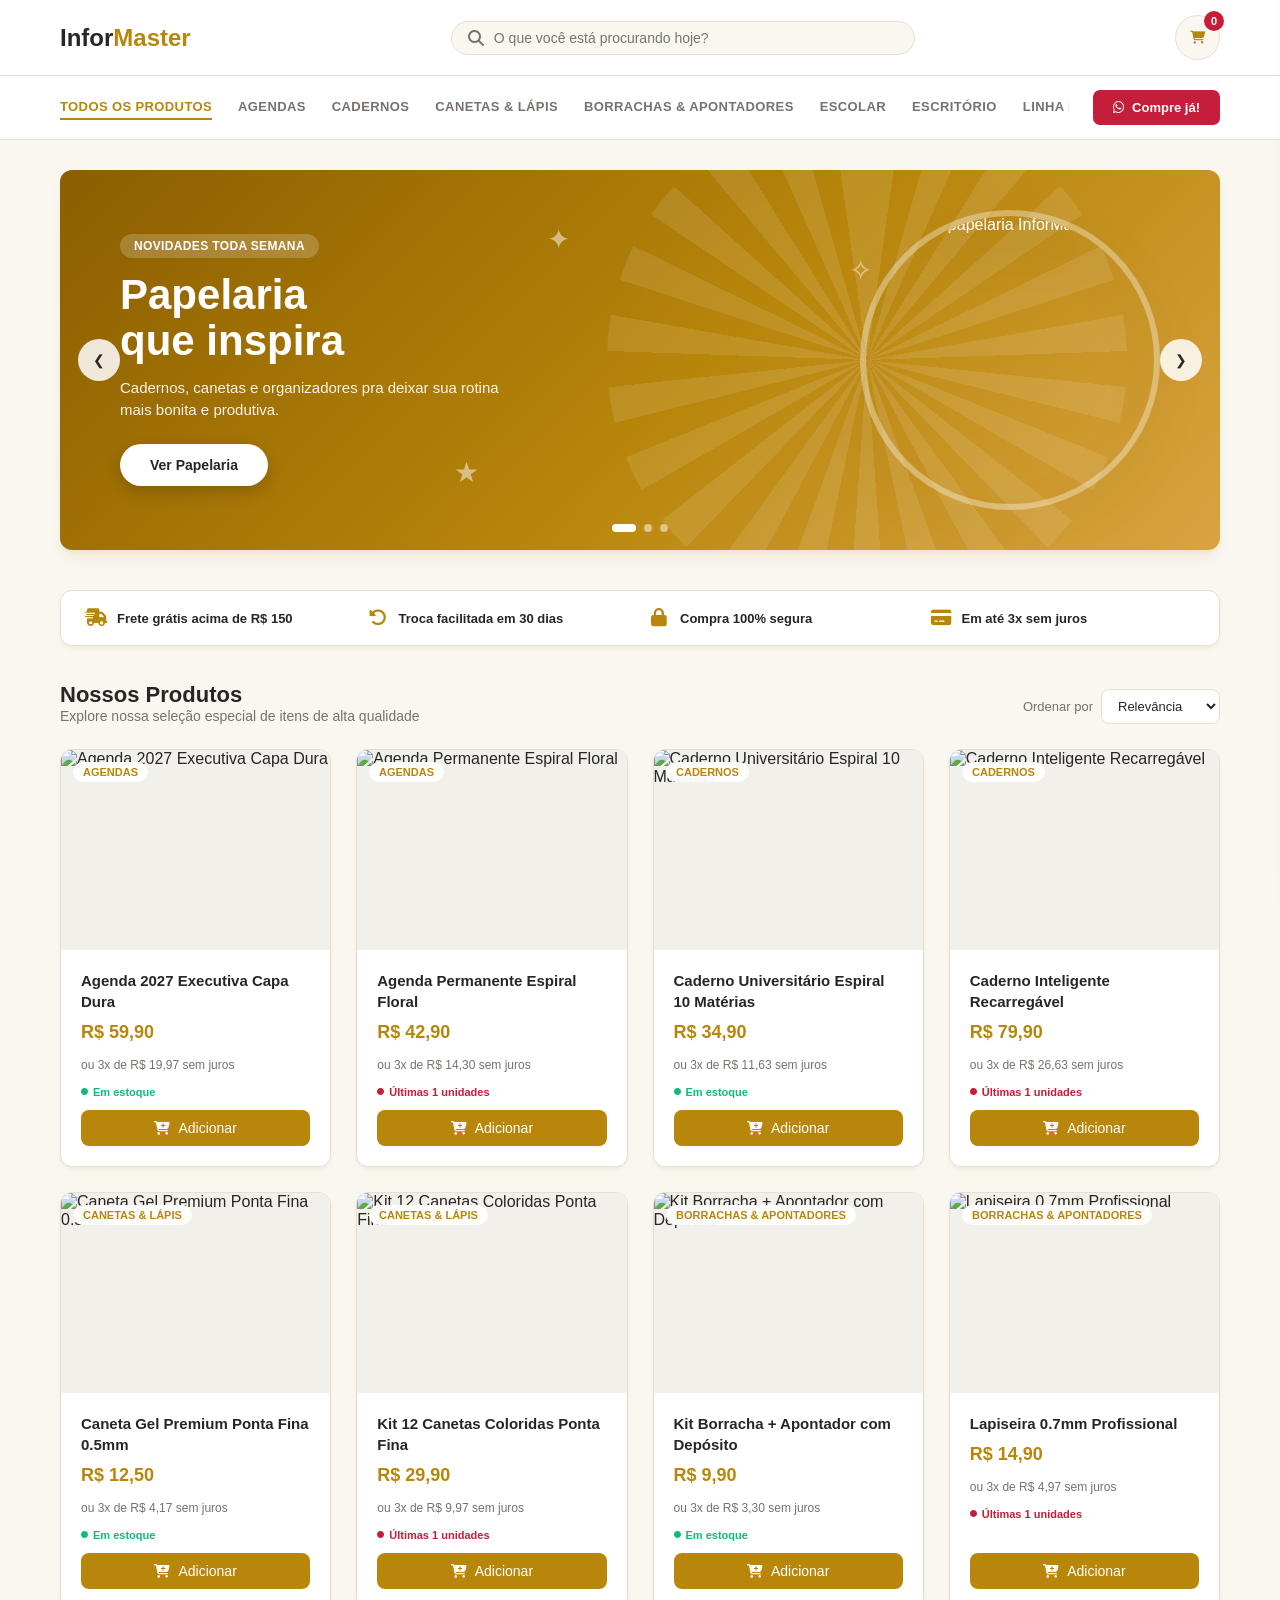
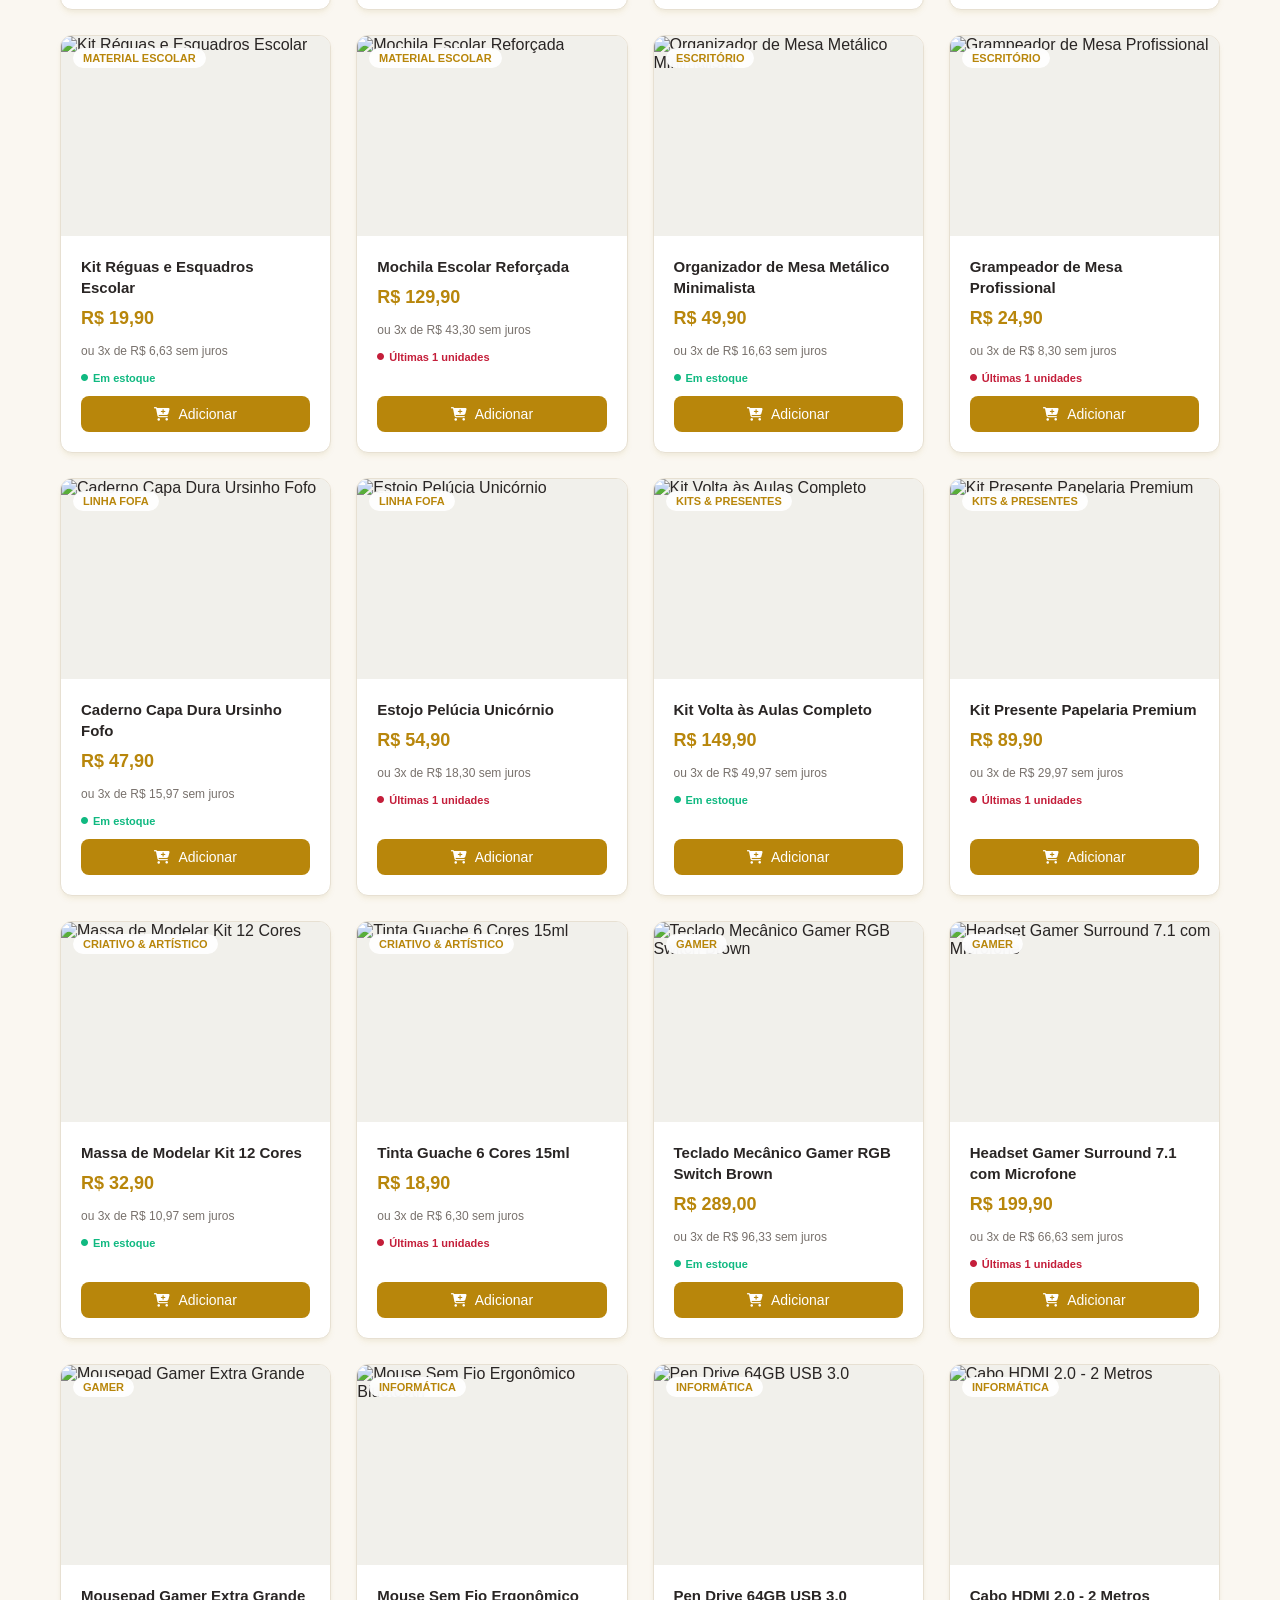
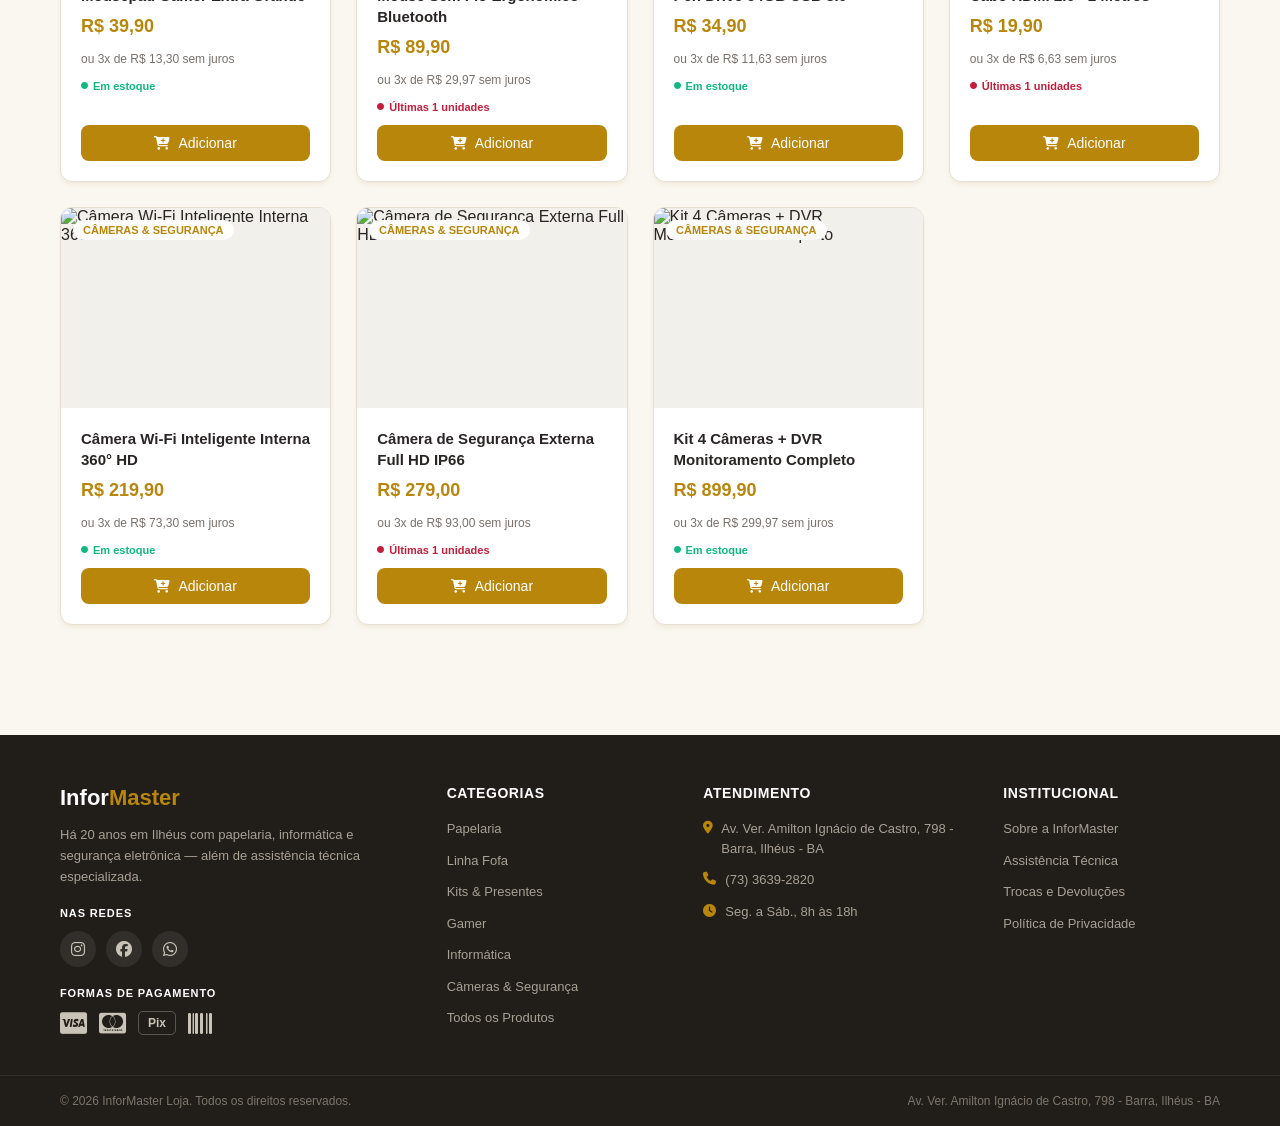
==== commit 1d0597af: "adiciona painel admin e products.json" ====
--- a/index.html
+++ b/index.html
@@ -8,10 +8,13 @@
     <meta property="og:title" content="InforMaster Loja — Papelaria, Informática e Segurança">
     <meta property="og:description" content="Cadernos, agendas, acessórios de informática e câmeras de segurança, com 20 anos de tradição em Ilhéus/BA.">
     <meta property="og:type" content="website">
+    <meta http-equiv="Content-Security-Policy" content="default-src 'self'; script-src 'self' 'unsafe-inline' https://cdn.jsdelivr.net; style-src 'self' 'unsafe-inline' https://fonts.googleapis.com https://cdnjs.cloudflare.com; font-src 'self' https://fonts.gstatic.com https://cdnjs.cloudflare.com; img-src 'self' https: data:; connect-src 'self' https://viacep.com.br https://api.emailjs.com; frame-src 'none'; object-src 'none'; base-uri 'self';">
     <!-- Google Fonts -->
     <link href="https://fonts.googleapis.com/css2?family=Inter:wght@300;400;500;600;700&family=Fredoka:wght@500;600;700&display=swap" rel="stylesheet">
     <!-- FontAwesome para ícones -->
     <link rel="stylesheet" href="https://cdnjs.cloudflare.com/ajax/libs/font-awesome/6.4.0/css/all.min.css">
+    <!-- EmailJS (envio de e-mail de confirmação de pedido direto do navegador, sem backend) -->
+    <script src="https://cdn.jsdelivr.net/npm/@emailjs/browser@4/dist/email.min.js"></script>
     <!-- Arquivo CSS -->
     <link rel="stylesheet" href="style.css">
 </head>
@@ -211,7 +214,7 @@
                     <li><a href="#">Sobre a InforMaster</a></li>
                     <li><a href="#">Assistência Técnica</a></li>
                     <li><a href="#">Trocas e Devoluções</a></li>
-                    <li><a href="#">Política de Privacidade</a></li>
+                    <li><a href="privacidade.html">Política de Privacidade</a></li>
                 </ul>
             </div>
 
@@ -245,37 +248,152 @@
                 <span id="cartTotal">R$ 0,00</span>
             </div>
             <button class="checkout-btn" id="checkoutBtn" disabled>Finalizar Compra</button>
+            <button class="continue-shopping-btn" id="continueShoppingBtn">Continuar Comprando</button>
         </div>
     </div>
     <div class="overlay" id="overlay"></div>
 
-    <!-- Modal de Checkout Simulado -->
+    <!-- Modal de Checkout --> 
     <div class="modal" id="checkoutModal">
-        <div class="modal-content">
+        <div class="modal-content checkout-flow-content">
             <button class="close-modal" id="closeModal">&times;</button>
             <h2>Finalizar Pedido</h2>
+
+            <div class="checkout-steps" id="checkoutSteps">
+                <div class="checkout-step active" data-step="1"><span class="step-number">1</span><span class="step-label">Dados</span></div>
+                <div class="checkout-step" data-step="2"><span class="step-number">2</span><span class="step-label">Entrega</span></div>
+                <div class="checkout-step" data-step="3"><span class="step-number">3</span><span class="step-label">Pagamento</span></div>
+                <div class="checkout-step" data-step="4"><span class="step-number">4</span><span class="step-label">Revisão</span></div>
+            </div>
+
             <form id="checkoutForm">
-                <div class="form-group">
-                    <label for="name">Nome Completo</label>
-                    <input type="text" id="name" required placeholder="Ex: Maria Silva">
-                </div>
-                <div class="form-group">
-                    <label for="email">E-mail</label>
-                    <input type="email" id="email" required placeholder="seu@email.com">
-                </div>
-                <div class="form-group">
-                    <label for="cep">CEP</label>
-                    <input type="text" id="cep" required placeholder="00000-000" maxlength="9">
-                </div>
-                <div class="form-group">
-                    <label for="payment">Forma de Pagamento</label>
-                    <select id="payment" required>
-                        <option value="">Selecione...</option>
-                        <option value="cartao">Cartão de Crédito</option>
-                        <option value="pix">PIX (Aprovação imediata)</option>
-                    </select>
-                </div>
-                <button type="submit" class="submit-order-btn">Confirmar Pedido</button>
+
+                <!-- Etapa 1: Dados -->
+                <div class="checkout-panel active" data-panel="1">
+                    <div class="form-group">
+                        <label for="name">Nome Completo</label>
+                        <input type="text" id="name" required placeholder="Ex: Maria Silva">
+                    </div>
+                    <div class="form-group">
+                        <label for="email">E-mail</label>
+                        <input type="email" id="email" required placeholder="seu@email.com">
+                    </div>
+                    <div class="form-group">
+                        <label for="phone">WhatsApp</label>
+                        <input type="tel" id="phone" required placeholder="(73) 99999-9999">
+                    </div>
+                </div>
+
+                <!-- Etapa 2: Entrega -->
+                <div class="checkout-panel" data-panel="2">
+                    <div class="form-group">
+                        <label for="cep">CEP</label>
+                        <input type="text" id="cep" required placeholder="00000-000" maxlength="9">
+                        <span class="cep-status" id="cepStatus"></span>
+                    </div>
+                    <div class="form-group">
+                        <label for="street">Rua</label>
+                        <input type="text" id="street" required placeholder="Nome da rua">
+                    </div>
+                    <div class="form-row">
+                        <div class="form-group form-group-small">
+                            <label for="number">Número</label>
+                            <input type="text" id="number" required placeholder="123">
+                        </div>
+                        <div class="form-group">
+                            <label for="complement">Complemento</label>
+                            <input type="text" id="complement" placeholder="Apto, bloco... (opcional)">
+                        </div>
+                    </div>
+                    <div class="form-group">
+                        <label for="neighborhood">Bairro</label>
+                        <input type="text" id="neighborhood" required placeholder="Bairro">
+                    </div>
+                    <div class="form-row">
+                        <div class="form-group">
+                            <label for="city">Cidade</label>
+                            <input type="text" id="city" required placeholder="Cidade">
+                        </div>
+                        <div class="form-group form-group-small">
+                            <label for="state">UF</label>
+                            <input type="text" id="state" required placeholder="BA" maxlength="2">
+                        </div>
+                    </div>
+                </div>
+
+                <!-- Etapa 3: Pagamento -->
+                <div class="checkout-panel" data-panel="3">
+                    <div class="payment-method-tabs">
+                        <button type="button" class="payment-tab active" data-method="cartao"><i class="fa-solid fa-credit-card"></i> Cartão</button>
+                        <button type="button" class="payment-tab" data-method="pix"><i class="fa-brands fa-pix"></i> Pix</button>
+                        <button type="button" class="payment-tab" data-method="boleto"><i class="fa-solid fa-barcode"></i> Boleto</button>
+                    </div>
+
+                    <div class="payment-panel active" data-payment="cartao">
+                        <div class="form-group">
+                            <label for="cardNumber">Número do Cartão</label>
+                            <input type="text" id="cardNumber" placeholder="0000 0000 0000 0000" maxlength="19">
+                        </div>
+                        <div class="form-group">
+                            <label for="cardName">Nome Impresso no Cartão</label>
+                            <input type="text" id="cardName" placeholder="Como está no cartão">
+                        </div>
+                        <div class="form-row">
+                            <div class="form-group">
+                                <label for="cardExpiry">Validade</label>
+                                <input type="text" id="cardExpiry" placeholder="MM/AA" maxlength="5">
+                            </div>
+                            <div class="form-group form-group-small">
+                                <label for="cardCvv">CVV</label>
+                                <input type="text" id="cardCvv" placeholder="000" maxlength="4">
+                            </div>
+                        </div>
+                        <div class="form-group">
+                            <label for="installments">Parcelas</label>
+                            <select id="installments"></select>
+                        </div>
+                    </div>
+
+                    <div class="payment-panel" data-payment="pix">
+                        <p class="payment-hint">Ao confirmar o pedido, geramos um código Pix para você pagar pelo app do seu banco.</p>
+                        <div class="pix-preview">
+                            <div class="pix-qr-placeholder"><i class="fa-solid fa-qrcode"></i></div>
+                            <p class="payment-hint">O QR Code real é gerado após a confirmação do pedido.</p>
+                        </div>
+                    </div>
+
+                    <div class="payment-panel" data-payment="boleto">
+                        <p class="payment-hint">O boleto vence em 3 dias úteis. A compensação pode levar até 2 dias úteis após o pagamento.</p>
+                        <div class="boleto-barcode"></div>
+                        <p class="payment-hint">O boleto real é gerado após a confirmação do pedido.</p>
+                    </div>
+                </div>
+
+                <!-- Etapa 4: Revisão -->
+                <div class="checkout-panel" data-panel="4">
+                    <div class="review-block">
+                        <h4>Itens do Pedido</h4>
+                        <div id="reviewItems"></div>
+                    </div>
+                    <div class="review-block">
+                        <h4>Entrega</h4>
+                        <p id="reviewAddress"></p>
+                    </div>
+                    <div class="review-block">
+                        <h4>Pagamento</h4>
+                        <p id="reviewPayment"></p>
+                    </div>
+                    <div class="review-totals">
+                        <div class="review-total-row"><span>Subtotal</span><span id="reviewSubtotal"></span></div>
+                        <div class="review-total-row"><span>Frete</span><span id="reviewShipping"></span></div>
+                        <div class="review-total-row review-total-final"><span>Total</span><span id="reviewTotal"></span></div>
+                    </div>
+                </div>
+
+                <div class="checkout-nav">
+                    <button type="button" class="checkout-back-btn" id="checkoutBackBtn">Voltar</button>
+                    <button type="button" class="submit-order-btn" id="checkoutNextBtn">Continuar</button>
+                </div>
             </form>
         </div>
     </div>
--- a/style.css
+++ b/style.css
@@ -535,6 +535,13 @@
     gap: 25px;
 }
 
+.no-products-msg {
+    grid-column: 1 / -1;
+    text-align: center;
+    color: var(--text-muted);
+    padding: 40px;
+}
+
 .product-card {
     background: var(--card-bg);
     border-radius: var(--radius);
@@ -815,6 +822,25 @@
 
 .checkout-btn:not(:disabled):hover {
     background: #059669;
+}
+
+.continue-shopping-btn {
+    width: 100%;
+    background: transparent;
+    color: var(--text-muted);
+    border: none;
+    padding: 10px;
+    margin-top: 6px;
+    font-size: 13px;
+    font-weight: 600;
+    cursor: pointer;
+    text-decoration: underline;
+    text-underline-offset: 3px;
+    transition: var(--transition);
+}
+
+.continue-shopping-btn:hover {
+    color: var(--primary);
 }
 
 /* --- Overlay --- */
@@ -915,6 +941,274 @@
 .form-group input:focus, .form-group select:focus {
     border-color: var(--primary);
     box-shadow: 0 0 0 3px rgba(184, 134, 11, 0.15);
+}
+
+/* --- Checkout em etapas --- */
+.checkout-flow-content {
+    max-width: 560px;
+    max-height: 85vh;
+    overflow-y: auto;
+}
+
+.checkout-steps {
+    display: flex;
+    justify-content: space-between;
+    margin-bottom: 26px;
+    position: relative;
+}
+
+.checkout-steps::before {
+    content: '';
+    position: absolute;
+    top: 14px;
+    left: 30px;
+    right: 30px;
+    height: 2px;
+    background: var(--border-color);
+    z-index: 0;
+}
+
+.checkout-step {
+    display: flex;
+    flex-direction: column;
+    align-items: center;
+    gap: 6px;
+    position: relative;
+    z-index: 1;
+    flex: 1;
+}
+
+.checkout-step .step-number {
+    width: 28px;
+    height: 28px;
+    border-radius: 50%;
+    background: #ffffff;
+    border: 2px solid var(--border-color);
+    color: var(--text-muted);
+    display: flex;
+    align-items: center;
+    justify-content: center;
+    font-size: 12px;
+    font-weight: 700;
+    transition: var(--transition);
+}
+
+.checkout-step .step-label {
+    font-size: 11px;
+    color: var(--text-muted);
+    font-weight: 600;
+    text-transform: uppercase;
+    letter-spacing: 0.02em;
+}
+
+.checkout-step.active .step-number {
+    border-color: var(--primary);
+    color: var(--primary);
+}
+
+.checkout-step.active .step-label {
+    color: var(--primary);
+}
+
+.checkout-step.done .step-number {
+    background: var(--primary);
+    border-color: var(--primary);
+    color: #ffffff;
+}
+
+.checkout-panel {
+    display: none;
+}
+
+.checkout-panel.active {
+    display: block;
+    animation: checkout-fade 0.25s ease;
+}
+
+@keyframes checkout-fade {
+    from { opacity: 0; transform: translateY(6px); }
+    to { opacity: 1; transform: translateY(0); }
+}
+
+.form-row {
+    display: flex;
+    gap: 14px;
+}
+
+.form-row .form-group {
+    flex: 1;
+}
+
+.form-group-small {
+    flex: 0 0 110px !important;
+}
+
+.cep-status {
+    display: block;
+    font-size: 12px;
+    color: var(--text-muted);
+    margin-top: 6px;
+}
+
+.payment-method-tabs {
+    display: flex;
+    gap: 10px;
+    margin-bottom: 20px;
+}
+
+.payment-tab {
+    flex: 1;
+    display: flex;
+    align-items: center;
+    justify-content: center;
+    gap: 8px;
+    padding: 12px 8px;
+    border: 1px solid var(--border-color);
+    border-radius: 8px;
+    background: #ffffff;
+    color: var(--text-muted);
+    font-size: 13px;
+    font-weight: 600;
+    cursor: pointer;
+    transition: var(--transition);
+}
+
+.payment-tab.active {
+    border-color: var(--primary);
+    color: var(--primary);
+    background: rgba(184, 134, 11, 0.08);
+}
+
+.payment-panel {
+    display: none;
+}
+
+.payment-panel.active {
+    display: block;
+}
+
+.payment-hint {
+    font-size: 12px;
+    color: var(--text-muted);
+    line-height: 1.5;
+    margin-bottom: 14px;
+}
+
+.pix-preview {
+    text-align: center;
+    padding: 20px;
+    border: 1px dashed var(--border-color);
+    border-radius: var(--radius);
+}
+
+.pix-qr-placeholder {
+    width: 130px;
+    height: 130px;
+    margin: 0 auto 14px;
+    border-radius: 10px;
+    background: var(--bg-light);
+    border: 1px solid var(--border-color);
+    display: flex;
+    align-items: center;
+    justify-content: center;
+    font-size: 46px;
+    color: var(--primary);
+}
+
+.boleto-barcode {
+    height: 50px;
+    border-radius: 6px;
+    margin-bottom: 14px;
+    background: repeating-linear-gradient(90deg, var(--text-main) 0 2px, transparent 2px 5px, var(--text-main) 5px 7px, transparent 7px 12px);
+    opacity: 0.85;
+}
+
+.review-block {
+    margin-bottom: 18px;
+}
+
+.review-block h4 {
+    font-size: 12px;
+    text-transform: uppercase;
+    letter-spacing: 0.04em;
+    color: var(--text-muted);
+    margin-bottom: 8px;
+}
+
+.review-block p {
+    font-size: 13px;
+    color: var(--text-main);
+    line-height: 1.5;
+}
+
+.review-item-row {
+    display: flex;
+    justify-content: space-between;
+    font-size: 13px;
+    color: var(--text-main);
+    padding: 6px 0;
+    border-bottom: 1px solid var(--border-color);
+}
+
+.review-totals {
+    border-top: 1px solid var(--border-color);
+    padding-top: 14px;
+}
+
+.review-total-row {
+    display: flex;
+    justify-content: space-between;
+    font-size: 13px;
+    color: var(--text-muted);
+    margin-bottom: 8px;
+}
+
+.review-total-final {
+    font-size: 16px;
+    font-weight: 700;
+    color: var(--text-main);
+}
+
+.checkout-nav {
+    display: flex;
+    gap: 12px;
+    margin-top: 24px;
+}
+
+.checkout-back-btn {
+    flex: 0 0 100px;
+    background: transparent;
+    border: 1px solid var(--border-color);
+    color: var(--text-muted);
+    border-radius: 8px;
+    font-size: 14px;
+    font-weight: 600;
+    cursor: pointer;
+    transition: var(--transition);
+}
+
+.checkout-back-btn:hover {
+    border-color: var(--primary);
+    color: var(--primary);
+}
+
+.checkout-nav .submit-order-btn {
+    margin-top: 0;
+}
+
+@media (max-width: 600px) {
+    .checkout-step .step-label {
+        display: none;
+    }
+
+    .form-row {
+        flex-direction: column;
+        gap: 0;
+    }
+
+    .form-group-small {
+        flex-basis: auto !important;
+    }
 }
 
 .submit-order-btn {
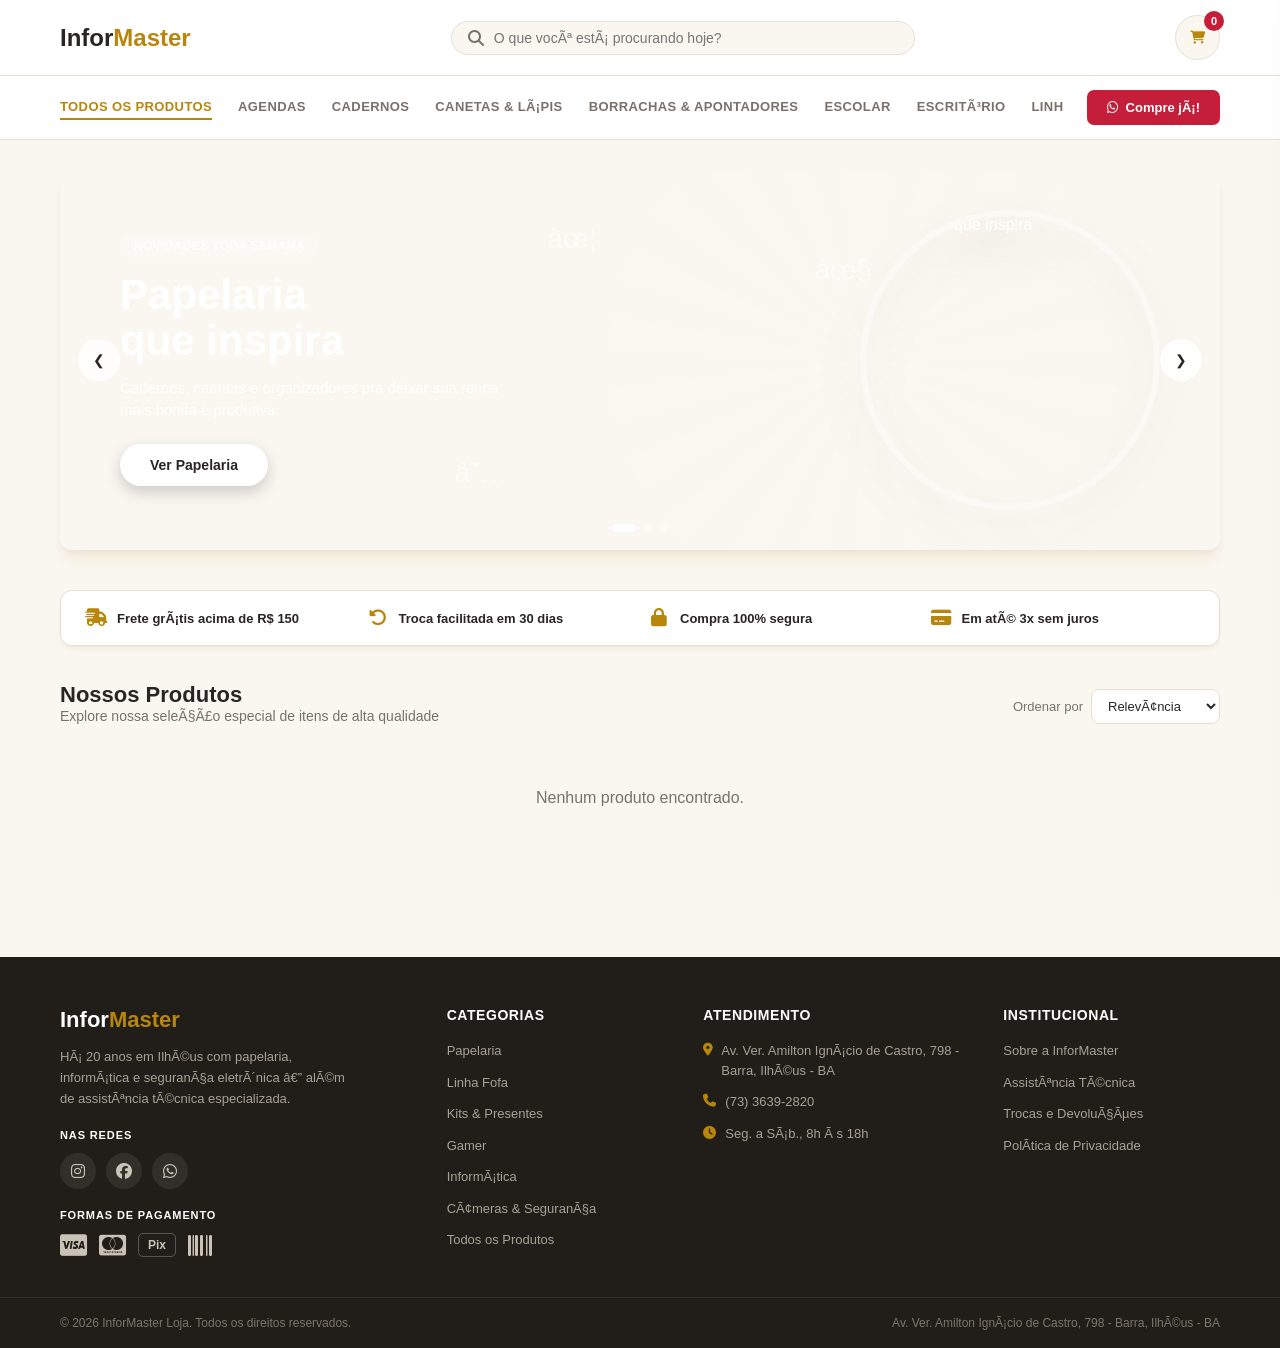
==== commit 72cdaee1: "atualiza site" ====
--- a/index.html
+++ b/index.html
@@ -1,26 +1,31 @@
-<!DOCTYPE html>
+﻿<!DOCTYPE html>
 <html lang="pt-BR">
 <head>
     <meta charset="UTF-8">
     <meta name="viewport" content="width=device-width, initial-scale=1.0">
-    <title>InforMaster Loja - Papelaria, Informática e Segurança</title>
-    <meta name="description" content="InforMaster — papelaria, informática e câmeras de segurança em Ilhéus/BA. 20 anos de tradição, assistência técnica especializada e entrega rápida.">
-    <meta property="og:title" content="InforMaster Loja — Papelaria, Informática e Segurança">
-    <meta property="og:description" content="Cadernos, agendas, acessórios de informática e câmeras de segurança, com 20 anos de tradição em Ilhéus/BA.">
+    <title>InforMaster Loja - Papelaria, InformÃ¡tica e SeguranÃ§a</title>
+    <meta name="description" content="InforMaster â€” papelaria, informÃ¡tica e cÃ¢meras de seguranÃ§a em IlhÃ©us/BA. 20 anos de tradiÃ§Ã£o, assistÃªncia tÃ©cnica especializada e entrega rÃ¡pida.">
+    <meta property="og:title" content="InforMaster Loja â€” Papelaria, InformÃ¡tica e SeguranÃ§a">
+    <meta property="og:description" content="Cadernos, agendas, acessÃ³rios de informÃ¡tica e cÃ¢meras de seguranÃ§a, com 20 anos de tradiÃ§Ã£o em IlhÃ©us/BA.">
     <meta property="og:type" content="website">
-    <meta http-equiv="Content-Security-Policy" content="default-src 'self'; script-src 'self' 'unsafe-inline' https://cdn.jsdelivr.net; style-src 'self' 'unsafe-inline' https://fonts.googleapis.com https://cdnjs.cloudflare.com; font-src 'self' https://fonts.gstatic.com https://cdnjs.cloudflare.com; img-src 'self' https: data:; connect-src 'self' https://viacep.com.br https://api.emailjs.com; frame-src 'none'; object-src 'none'; base-uri 'self';">
+    <meta http-equiv="Content-Security-Policy" content="default-src 'self'; script-src 'self' 'unsafe-inline' https://cdn.jsdelivr.net https://identity.netlify.com; style-src 'self' 'unsafe-inline' https://fonts.googleapis.com https://cdnjs.cloudflare.com; font-src 'self' https://fonts.gstatic.com https://cdnjs.cloudflare.com; img-src 'self' https: data:; connect-src 'self' https://viacep.com.br https://api.emailjs.com; frame-src 'none'; object-src 'none'; base-uri 'self';">
     <!-- Google Fonts -->
     <link href="https://fonts.googleapis.com/css2?family=Inter:wght@300;400;500;600;700&family=Fredoka:wght@500;600;700&display=swap" rel="stylesheet">
-    <!-- FontAwesome para ícones -->
+    <!-- FontAwesome para Ã­cones -->
     <link rel="stylesheet" href="https://cdnjs.cloudflare.com/ajax/libs/font-awesome/6.4.0/css/all.min.css">
-    <!-- EmailJS (envio de e-mail de confirmação de pedido direto do navegador, sem backend) -->
+    <!-- EmailJS (envio de e-mail de confirmaÃ§Ã£o de pedido direto do navegador, sem backend) -->
     <script src="https://cdn.jsdelivr.net/npm/@emailjs/browser@4/dist/email.min.js"></script>
+    <!-- Netlify Identity Widget: necessÃ¡rio para que os links de convite e de
+         "esqueci minha senha" do painel /admin funcionem quando abertos na
+         pÃ¡gina principal do site (fora do /admin). Sem isso, o link de
+         convite carrega o site normalmente e nÃ£o abre a tela de criar senha. -->
+    <script src="https://identity.netlify.com/v1/netlify-identity-widget.js"></script>
     <!-- Arquivo CSS -->
     <link rel="stylesheet" href="style.css">
 </head>
 <body>
 
-    <!-- Cabeçalho + Navegação (agrupados para ficarem fixos juntos ao rolar) -->
+    <!-- CabeÃ§alho + NavegaÃ§Ã£o (agrupados para ficarem fixos juntos ao rolar) -->
     <div class="site-top">
         <header class="header">
             <div class="container header-container">
@@ -28,7 +33,7 @@
 
                 <div class="search-bar" id="searchBar">
                     <i class="fa-solid fa-magnifying-glass"></i>
-                    <input type="text" id="searchInput" placeholder="O que você está procurando hoje?">
+                    <input type="text" id="searchInput" placeholder="O que vocÃª estÃ¡ procurando hoje?">
                 </div>
 
                 <div class="header-actions">
@@ -43,112 +48,61 @@
             </div>
         </header>
 
-        <!-- Navegação por Categorias (Tabs) -->
+        <!-- NavegaÃ§Ã£o por Categorias (Tabs) -->
         <nav class="nav-categories">
             <div class="container nav-categories-inner">
                 <div class="nav-tabs" id="navTabs">
                     <button class="tab-btn active" data-category="all">Todos os Produtos</button>
                     <button class="tab-btn" data-category="agendas">Agendas</button>
                     <button class="tab-btn" data-category="cadernos">Cadernos</button>
-                    <button class="tab-btn" data-category="canetas">Canetas &amp; Lápis</button>
+                    <button class="tab-btn" data-category="canetas">Canetas &amp; LÃ¡pis</button>
                     <button class="tab-btn" data-category="borrachas">Borrachas &amp; Apontadores</button>
                     <button class="tab-btn" data-category="escolar">Escolar</button>
-                    <button class="tab-btn" data-category="escritorio">Escritório</button>
+                    <button class="tab-btn" data-category="escritorio">EscritÃ³rio</button>
                     <button class="tab-btn" data-category="linha-fofa">Linha Fofa</button>
                     <button class="tab-btn" data-category="kits">Kits &amp; Presentes</button>
                     <button class="tab-btn" data-category="criativo">Criativo</button>
                     <button class="tab-btn" data-category="gamer">Gamer</button>
-                    <button class="tab-btn" data-category="informatica">Informática</button>
-                    <button class="tab-btn" data-category="cameras">Câmeras</button>
+                    <button class="tab-btn" data-category="informatica">InformÃ¡tica</button>
+                    <button class="tab-btn" data-category="cameras">CÃ¢meras</button>
                 </div>
                 <a href="https://wa.me/557388594003" target="_blank" rel="noopener" class="nav-cta">
-                    <i class="fa-brands fa-whatsapp"></i> Compre já!
+                    <i class="fa-brands fa-whatsapp"></i> Compre jÃ¡!
                 </a>
             </div>
         </nav>
     </div>
 
-    <!-- Seção Principal de Produtos -->
+    <!-- SeÃ§Ã£o Principal de Produtos -->
     <main class="container main-content">
         <section class="hero-carousel" id="heroCarousel">
             <div class="hero-track" id="heroTrack">
-
-                <div class="hero-slide slide-papelaria">
-                    <div class="hero-decor">
-                        <span class="star star-1">✦</span>
-                        <span class="star star-2">★</span>
-                        <span class="star star-3">✧</span>
-                    </div>
-                    <div class="hero-text">
-                        <span class="hero-kicker">Novidades toda semana</span>
-                        <h1>Papelaria<br>que inspira</h1>
-                        <p>Cadernos, canetas e organizadores pra deixar sua rotina mais bonita e produtiva.</p>
-                        <button class="hero-cta" onclick="filterFromHero('papelaria')">Ver Papelaria</button>
-                    </div>
-                    <div class="hero-image">
-                        <img src="https://images.unsplash.com/photo-1544816155-12df9643f363?auto=format&fit=crop&w=700&q=80" alt="Linha de papelaria InforMaster">
-                    </div>
-                </div>
-
-                <div class="hero-slide slide-informatica">
-                    <div class="hero-decor">
-                        <span class="star star-1">✧</span>
-                        <span class="star star-2">✦</span>
-                        <span class="star star-3">★</span>
-                    </div>
-                    <div class="hero-text">
-                        <span class="hero-kicker">Performance sem esforço</span>
-                        <h1>Informática<br>na medida certa</h1>
-                        <p>Mouses, teclados e headsets pra deixar sua rotina — ou seu setup gamer — no próximo nível.</p>
-                        <button class="hero-cta" onclick="filterFromHero('informatica')">Ver Informática</button>
-                    </div>
-                    <div class="hero-image">
-                        <img src="https://images.unsplash.com/photo-1587829741301-dc798b83add3?auto=format&fit=crop&w=700&q=80" alt="Acessórios de informática InforMaster">
-                    </div>
-                </div>
-
-                <div class="hero-slide slide-cameras">
-                    <div class="hero-decor">
-                        <span class="star star-1">★</span>
-                        <span class="star star-2">✧</span>
-                        <span class="star star-3">✦</span>
-                    </div>
-                    <div class="hero-text">
-                        <span class="hero-kicker">Sua casa, sempre vigiada</span>
-                        <h1>Segurança<br>que dá paz</h1>
-                        <p>Câmeras inteligentes com monitoramento em tempo real, direto do seu celular.</p>
-                        <button class="hero-cta" onclick="filterFromHero('cameras')">Ver Câmeras</button>
-                    </div>
-                    <div class="hero-image">
-                        <img src="https://images.unsplash.com/photo-1557324232-b8917d3c3dcb?auto=format&fit=crop&w=700&q=80" alt="Câmeras de segurança InforMaster">
-                    </div>
-                </div>
-
+                <!-- Os slides sÃ£o injetados via JavaScript a partir de hero.json -->
             </div>
 
             <button class="hero-arrow prev" id="heroPrev" aria-label="Slide anterior">&#10094;</button>
-            <button class="hero-arrow next" id="heroNext" aria-label="Próximo slide">&#10095;</button>
+            <button class="hero-arrow next" id="heroNext" aria-label="PrÃ³ximo slide">&#10095;</button>
             <div class="hero-dots" id="heroDots"></div>
         </section>
 
         <div class="trust-bar">
-            <div class="trust-item"><i class="fa-solid fa-truck-fast"></i><span>Frete grátis acima de R$ 150</span></div>
+            <div class="trust-item"><i class="fa-solid fa-truck-fast"></i><span>Frete grÃ¡tis acima de R$ 150</span></div>
             <div class="trust-item"><i class="fa-solid fa-rotate-left"></i><span>Troca facilitada em 30 dias</span></div>
             <div class="trust-item"><i class="fa-solid fa-lock"></i><span>Compra 100% segura</span></div>
-            <div class="trust-item"><i class="fa-solid fa-credit-card"></i><span>Em até 3x sem juros</span></div>
+            <div class="trust-item"><i class="fa-solid fa-credit-card"></i><span>Em atÃ© 3x sem juros</span></div>
         </div>
 
         <div class="section-title-row">
             <div class="section-title">
                 <h2 id="categoryTitle">Nossos Produtos</h2>
-                <p>Explore nossa seleção especial de itens de alta qualidade</p>
+                <p>Explore nossa seleÃ§Ã£o especial de itens de alta qualidade</p>
             </div>
             <div class="sort-control">
                 <label for="sortSelect">Ordenar por</label>
                 <select id="sortSelect">
-                    <option value="relevance">Relevância</option>
-                    <option value="price-asc">Menor preço</option>
-                    <option value="price-desc">Maior preço</option>
+                    <option value="relevance">RelevÃ¢ncia</option>
+                    <option value="price-asc">Menor preÃ§o</option>
+                    <option value="price-desc">Maior preÃ§o</option>
                     <option value="name-asc">Nome A-Z</option>
                 </select>
             </div>
@@ -156,17 +110,17 @@
 
         <!-- Vitrine de Produtos -->
         <div class="products-grid" id="productsGrid">
-            <!-- Os cards serão injetados via JavaScript -->
+            <!-- Os cards serÃ£o injetados via JavaScript -->
         </div>
     </main>
 
-    <!-- Rodapé -->
+    <!-- RodapÃ© -->
     <footer class="footer">
         <div class="container footer-grid">
 
             <div class="footer-col footer-brand">
                 <a href="#" class="logo footer-logo">Infor<span>Master</span></a>
-                <p class="footer-about">Há 20 anos em Ilhéus com papelaria, informática e segurança eletrônica — além de assistência técnica especializada.</p>
+                <p class="footer-about">HÃ¡ 20 anos em IlhÃ©us com papelaria, informÃ¡tica e seguranÃ§a eletrÃ´nica â€” alÃ©m de assistÃªncia tÃ©cnica especializada.</p>
                 <div class="footer-social">
                     <span class="footer-social-label">Nas redes</span>
                     <div class="footer-social-icons">
@@ -193,8 +147,8 @@
                     <li><a href="#" class="footer-cat-link" data-category="linha-fofa">Linha Fofa</a></li>
                     <li><a href="#" class="footer-cat-link" data-category="kits">Kits & Presentes</a></li>
                     <li><a href="#" class="footer-cat-link" data-category="gamer">Gamer</a></li>
-                    <li><a href="#" class="footer-cat-link" data-category="informatica">Informática</a></li>
-                    <li><a href="#" class="footer-cat-link" data-category="cameras">Câmeras &amp; Segurança</a></li>
+                    <li><a href="#" class="footer-cat-link" data-category="informatica">InformÃ¡tica</a></li>
+                    <li><a href="#" class="footer-cat-link" data-category="cameras">CÃ¢meras &amp; SeguranÃ§a</a></li>
                     <li><a href="#" class="footer-cat-link" data-category="all">Todos os Produtos</a></li>
                 </ul>
             </div>
@@ -202,9 +156,9 @@
             <div class="footer-col">
                 <h4>Atendimento</h4>
                 <ul>
-                    <li><i class="fa-solid fa-location-dot"></i> Av. Ver. Amilton Ignácio de Castro, 798 - Barra, Ilhéus - BA</li>
+                    <li><i class="fa-solid fa-location-dot"></i> Av. Ver. Amilton IgnÃ¡cio de Castro, 798 - Barra, IlhÃ©us - BA</li>
                     <li><i class="fa-solid fa-phone"></i> (73) 3639-2820</li>
-                    <li><i class="fa-solid fa-clock"></i> Seg. a Sáb., 8h às 18h</li>
+                    <li><i class="fa-solid fa-clock"></i> Seg. a SÃ¡b., 8h Ã s 18h</li>
                 </ul>
             </div>
 
@@ -212,9 +166,9 @@
                 <h4>Institucional</h4>
                 <ul>
                     <li><a href="#">Sobre a InforMaster</a></li>
-                    <li><a href="#">Assistência Técnica</a></li>
-                    <li><a href="#">Trocas e Devoluções</a></li>
-                    <li><a href="privacidade.html">Política de Privacidade</a></li>
+                    <li><a href="#">AssistÃªncia TÃ©cnica</a></li>
+                    <li><a href="#">Trocas e DevoluÃ§Ãµes</a></li>
+                    <li><a href="privacidade.html">PolÃ­tica de Privacidade</a></li>
                 </ul>
             </div>
 
@@ -223,7 +177,7 @@
         <div class="footer-bottom">
             <div class="container footer-bottom-inner">
                 <p>&copy; 2026 InforMaster Loja. Todos os direitos reservados.</p>
-                <p class="footer-cnpj">Av. Ver. Amilton Ignácio de Castro, 798 - Barra, Ilhéus - BA</p>
+                <p class="footer-cnpj">Av. Ver. Amilton IgnÃ¡cio de Castro, 798 - Barra, IlhÃ©us - BA</p>
             </div>
         </div>
     </footer>
@@ -235,8 +189,8 @@
             <button class="close-cart" id="closeCart">&times;</button>
         </div>
         <div class="cart-items" id="cartItems">
-            <!-- Itens do carrinho aparecerão aqui -->
-            <p class="empty-cart-msg">Seu carrinho está vazio.</p>
+            <!-- Itens do carrinho aparecerÃ£o aqui -->
+            <p class="empty-cart-msg">Seu carrinho estÃ¡ vazio.</p>
         </div>
         <div class="cart-footer">
             <div class="free-shipping-bar" id="freeShippingBar">
@@ -263,7 +217,7 @@
                 <div class="checkout-step active" data-step="1"><span class="step-number">1</span><span class="step-label">Dados</span></div>
                 <div class="checkout-step" data-step="2"><span class="step-number">2</span><span class="step-label">Entrega</span></div>
                 <div class="checkout-step" data-step="3"><span class="step-number">3</span><span class="step-label">Pagamento</span></div>
-                <div class="checkout-step" data-step="4"><span class="step-number">4</span><span class="step-label">Revisão</span></div>
+                <div class="checkout-step" data-step="4"><span class="step-number">4</span><span class="step-label">RevisÃ£o</span></div>
             </div>
 
             <form id="checkoutForm">
@@ -297,7 +251,7 @@
                     </div>
                     <div class="form-row">
                         <div class="form-group form-group-small">
-                            <label for="number">Número</label>
+                            <label for="number">NÃºmero</label>
                             <input type="text" id="number" required placeholder="123">
                         </div>
                         <div class="form-group">
@@ -324,19 +278,19 @@
                 <!-- Etapa 3: Pagamento -->
                 <div class="checkout-panel" data-panel="3">
                     <div class="payment-method-tabs">
-                        <button type="button" class="payment-tab active" data-method="cartao"><i class="fa-solid fa-credit-card"></i> Cartão</button>
+                        <button type="button" class="payment-tab active" data-method="cartao"><i class="fa-solid fa-credit-card"></i> CartÃ£o</button>
                         <button type="button" class="payment-tab" data-method="pix"><i class="fa-brands fa-pix"></i> Pix</button>
                         <button type="button" class="payment-tab" data-method="boleto"><i class="fa-solid fa-barcode"></i> Boleto</button>
                     </div>
 
                     <div class="payment-panel active" data-payment="cartao">
                         <div class="form-group">
-                            <label for="cardNumber">Número do Cartão</label>
+                            <label for="cardNumber">NÃºmero do CartÃ£o</label>
                             <input type="text" id="cardNumber" placeholder="0000 0000 0000 0000" maxlength="19">
                         </div>
                         <div class="form-group">
-                            <label for="cardName">Nome Impresso no Cartão</label>
-                            <input type="text" id="cardName" placeholder="Como está no cartão">
+                            <label for="cardName">Nome Impresso no CartÃ£o</label>
+                            <input type="text" id="cardName" placeholder="Como estÃ¡ no cartÃ£o">
                         </div>
                         <div class="form-row">
                             <div class="form-group">
@@ -355,21 +309,21 @@
                     </div>
 
                     <div class="payment-panel" data-payment="pix">
-                        <p class="payment-hint">Ao confirmar o pedido, geramos um código Pix para você pagar pelo app do seu banco.</p>
+                        <p class="payment-hint">Ao confirmar o pedido, geramos um cÃ³digo Pix para vocÃª pagar pelo app do seu banco.</p>
                         <div class="pix-preview">
                             <div class="pix-qr-placeholder"><i class="fa-solid fa-qrcode"></i></div>
-                            <p class="payment-hint">O QR Code real é gerado após a confirmação do pedido.</p>
+                            <p class="payment-hint">O QR Code real Ã© gerado apÃ³s a confirmaÃ§Ã£o do pedido.</p>
                         </div>
                     </div>
 
                     <div class="payment-panel" data-payment="boleto">
-                        <p class="payment-hint">O boleto vence em 3 dias úteis. A compensação pode levar até 2 dias úteis após o pagamento.</p>
+                        <p class="payment-hint">O boleto vence em 3 dias Ãºteis. A compensaÃ§Ã£o pode levar atÃ© 2 dias Ãºteis apÃ³s o pagamento.</p>
                         <div class="boleto-barcode"></div>
-                        <p class="payment-hint">O boleto real é gerado após a confirmação do pedido.</p>
-                    </div>
-                </div>
-
-                <!-- Etapa 4: Revisão -->
+                        <p class="payment-hint">O boleto real Ã© gerado apÃ³s a confirmaÃ§Ã£o do pedido.</p>
+                    </div>
+                </div>
+
+                <!-- Etapa 4: RevisÃ£o -->
                 <div class="checkout-panel" data-panel="4">
                     <div class="review-block">
                         <h4>Itens do Pedido</h4>
@@ -398,7 +352,7 @@
         </div>
     </div>
 
-    <!-- Modal de Visualização Rápida do Produto -->
+    <!-- Modal de VisualizaÃ§Ã£o RÃ¡pida do Produto -->
     <div class="modal" id="quickViewModal">
         <div class="modal-content quickview-content">
             <button class="close-modal" id="closeQuickView">&times;</button>
@@ -434,19 +388,33 @@
             <h2>Pedido Realizado com Sucesso!</h2>
             <p class="order-number">Pedido <strong id="orderNumberDisplay"></strong></p>
             <p>Obrigado por comprar na InforMaster. Enviamos os detalhes do pedido para o seu e-mail.</p>
-            <button class="submit-order-btn" id="finishSuccessBtn">Voltar à Loja</button>
+            <button class="submit-order-btn" id="finishSuccessBtn">Voltar Ã  Loja</button>
         </div>
     </div>
 
-    <!-- Notificações -->
+    <!-- NotificaÃ§Ãµes -->
     <div class="toast-container" id="toastContainer"></div>
 
-    <!-- Botão flutuante de WhatsApp (visível no celular, onde fica o "Compre já!" do menu) -->
+    <!-- BotÃ£o flutuante de WhatsApp (visÃ­vel no celular, onde fica o "Compre jÃ¡!" do menu) -->
     <a href="https://wa.me/557388594003" target="_blank" rel="noopener" class="floating-whatsapp" aria-label="Fale conosco no WhatsApp">
         <i class="fa-brands fa-whatsapp"></i>
     </a>
 
+    <!-- Inicializa o widget do Netlify Identity e trata os links de convite / redefiniÃ§Ã£o de senha
+         que chegam por e-mail apontando para a raiz do site (ex: #invite_token=..., #recovery_token=...) -->
+    <script>
+        if (window.netlifyIdentity) {
+            window.netlifyIdentity.on('init', user => {
+                if (!user) {
+                    window.netlifyIdentity.on('login', () => {
+                        document.location.href = '/admin/';
+                    });
+                }
+            });
+        }
+    </script>
+
     <!-- Arquivo JavaScript -->
     <script src="script.js"></script>
 </body>
-</html>+</html>
